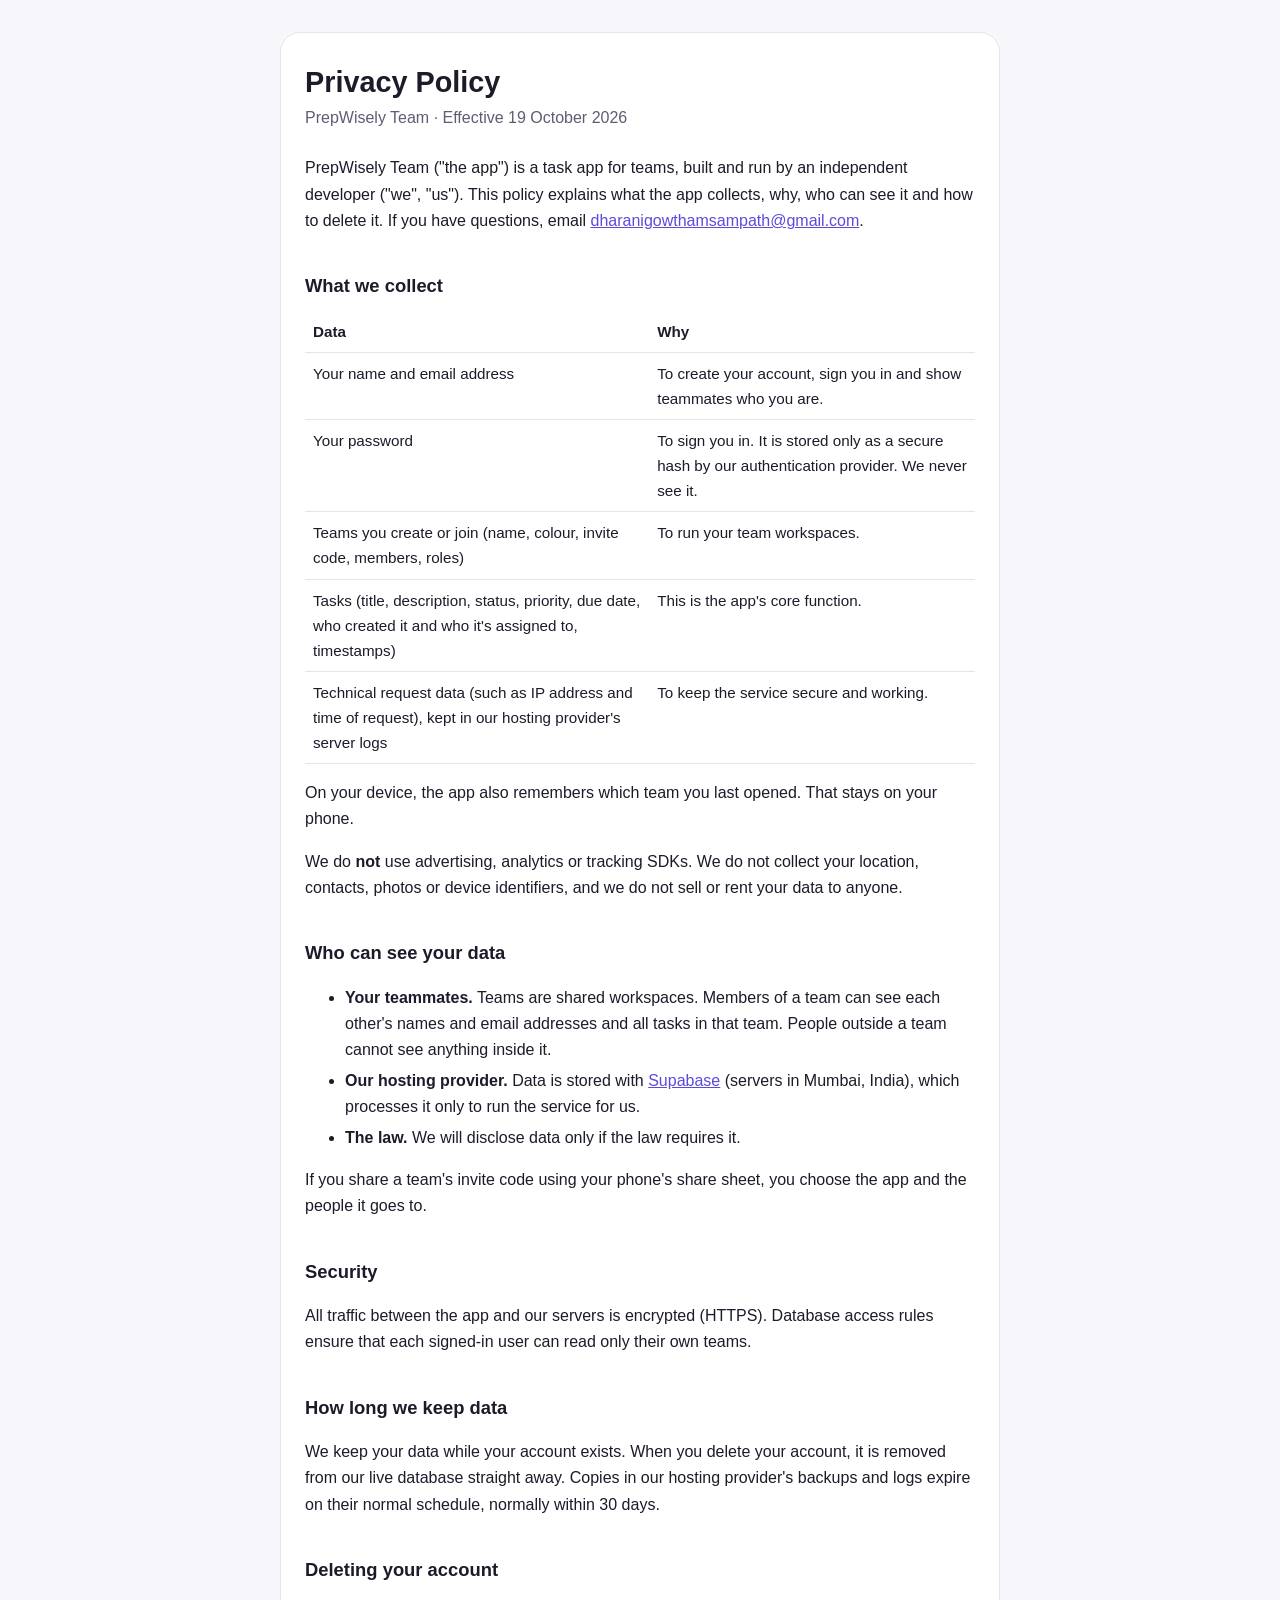
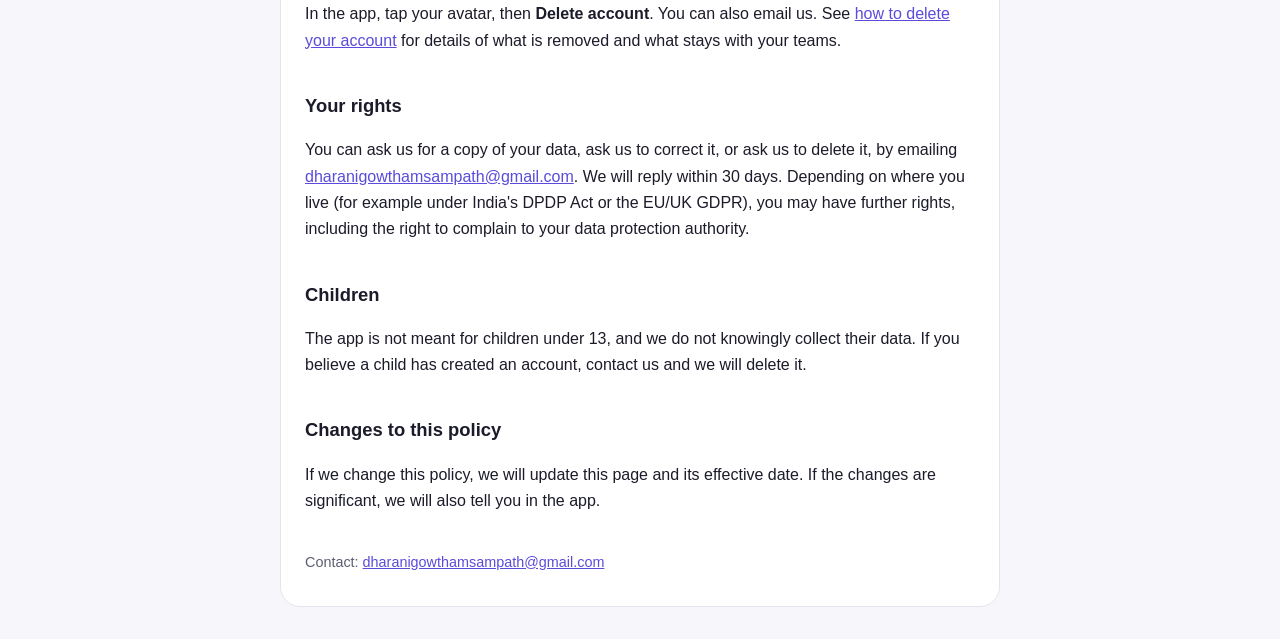
==== index.html @ 914d855e "Add privacy policy and account deletion pages Co-Authored-By: Claude Opus 5.5 <noreply@anthropic.com" ====
<!doctype html>
<html lang="en">
<head>
  <meta charset="utf-8">
  <meta name="viewport" content="width=device-width, initial-scale=1">
  <title>PrepWisely Team</title>
  <meta http-equiv="refresh" content="0; url=privacy.html">
  <link rel="stylesheet" href="style.css">
</head>
<body>
<main>
  <h1>PrepWisely Team</h1>
  <p><a href="privacy.html">Privacy Policy</a> · <a href="delete-account.html">Delete your account</a></p>
</main>
</body>
</html>
---- style.css ----
:root {
  --bg: #f7f7fb;
  --surface: #ffffff;
  --text: #1b1b2a;
  --muted: #5d5d73;
  --border: #e4e4ee;
  --accent: #5b4bdb;
}
@media (prefers-color-scheme: dark) {
  :root {
    --bg: #121219;
    --surface: #1b1b25;
    --text: #ececf3;
    --muted: #a3a3b8;
    --border: #2c2c3a;
    --accent: #9d92ff;
  }
}
* { box-sizing: border-box; }
body {
  margin: 0;
  background: var(--bg);
  color: var(--text);
  font: 16px/1.65 -apple-system, BlinkMacSystemFont, "Segoe UI", Roboto, sans-serif;
}
main {
  max-width: 720px;
  margin: 32px auto;
  padding: 32px 24px;
  background: var(--surface);
  border: 1px solid var(--border);
  border-radius: 20px;
}
@media (max-width: 760px) {
  main { margin: 0; border: 0; border-radius: 0; padding: 24px 16px; }
}
h1 { font-size: 1.8rem; line-height: 1.25; margin: 0 0 4px; }
h2 { font-size: 1.15rem; margin: 2em 0 0.5em; }
.meta { color: var(--muted); margin: 0 0 1.5em; }
a { color: var(--accent); }
li { margin: 0.25em 0; }
table { width: 100%; border-collapse: collapse; font-size: 0.95rem; }
th, td { text-align: left; vertical-align: top; padding: 8px; border-bottom: 1px solid var(--border); }
.note { padding: 12px 16px; border-left: 3px solid var(--accent); background: var(--bg); border-radius: 8px; }
footer { margin-top: 2.5em; color: var(--muted); font-size: 0.9rem; }
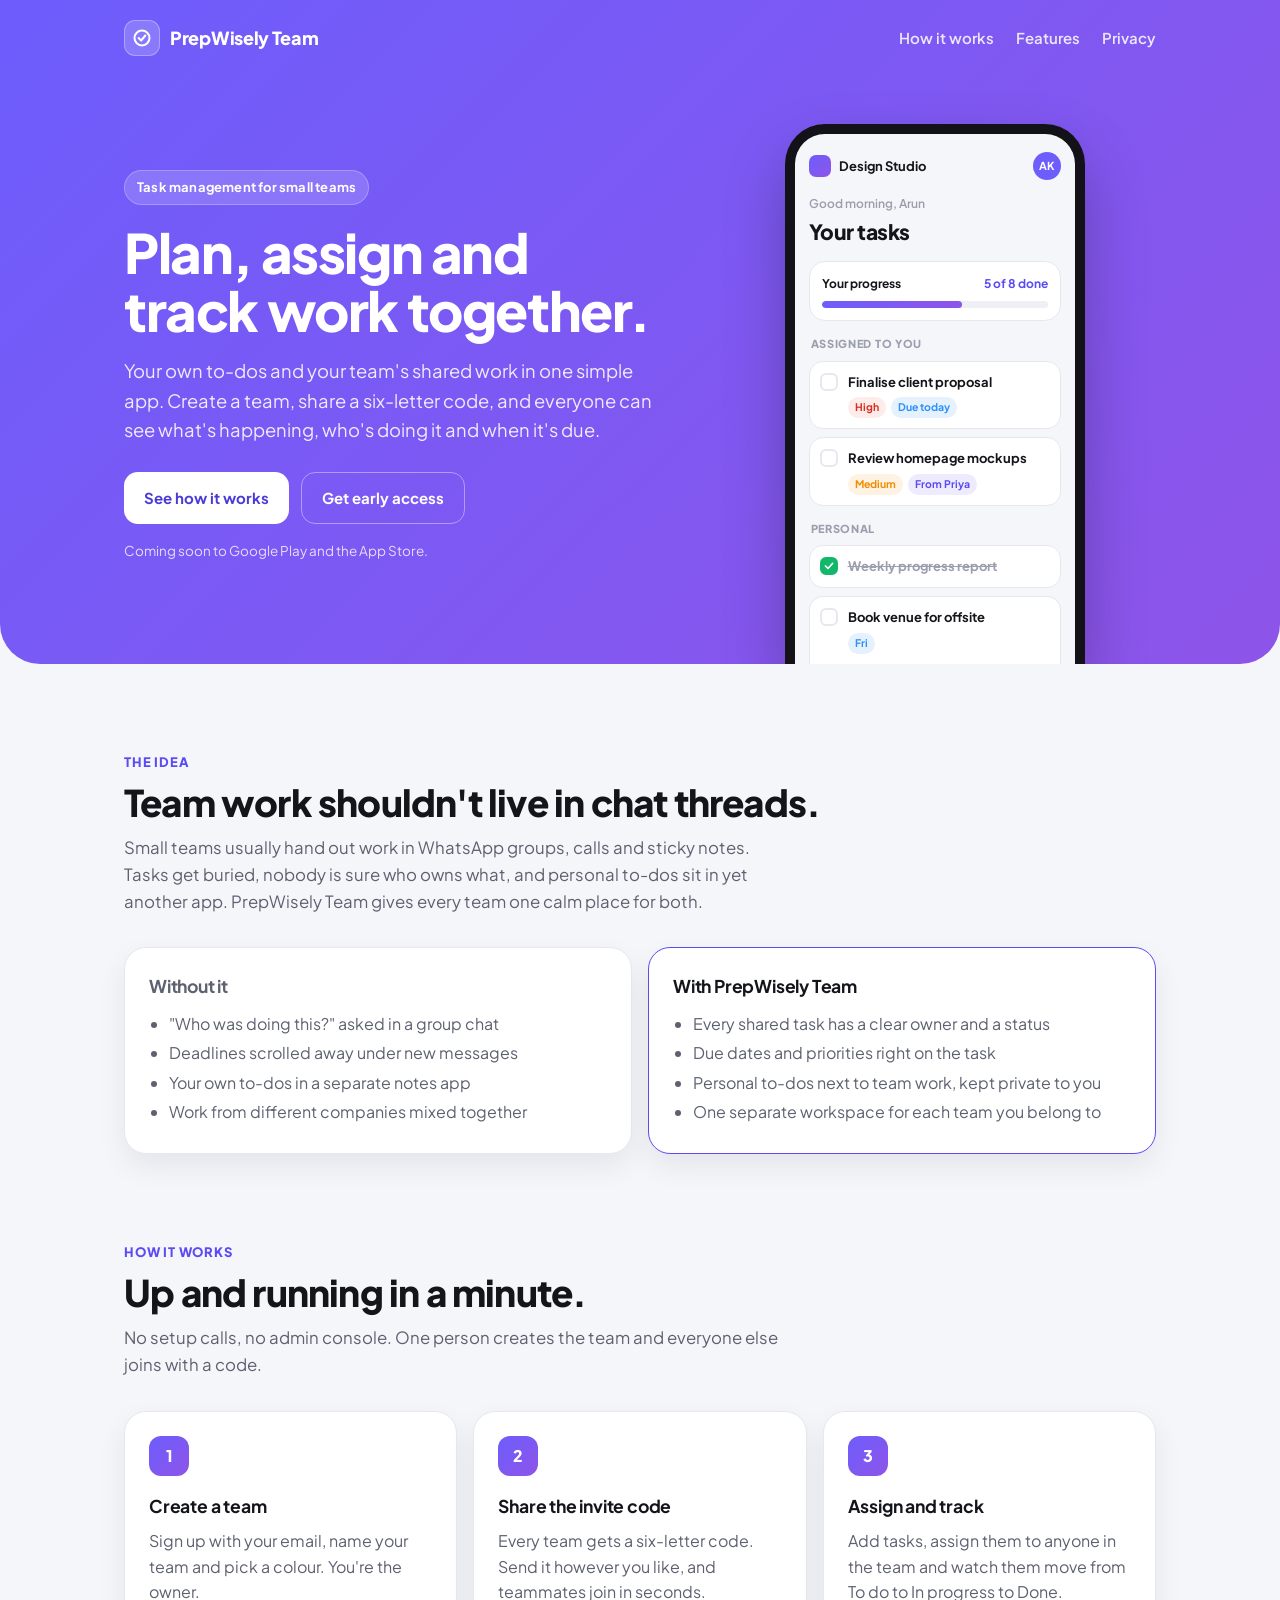
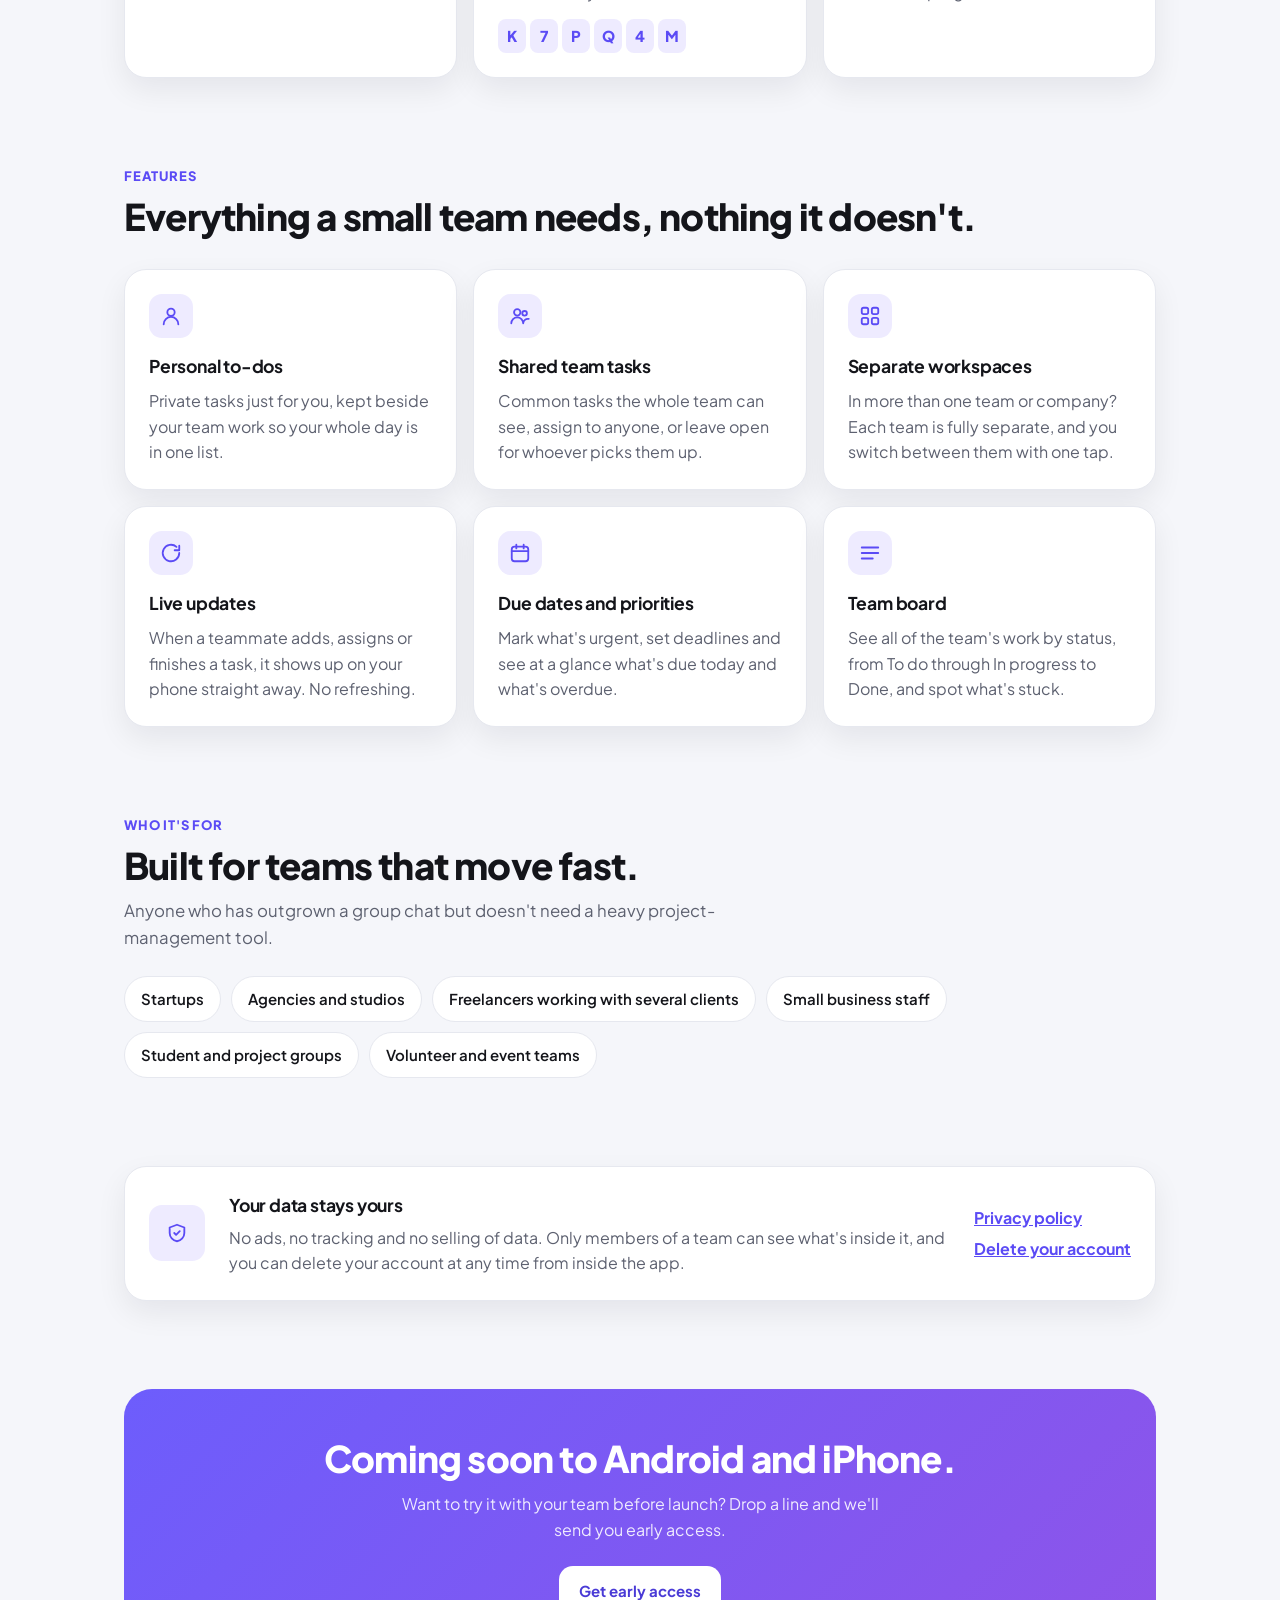
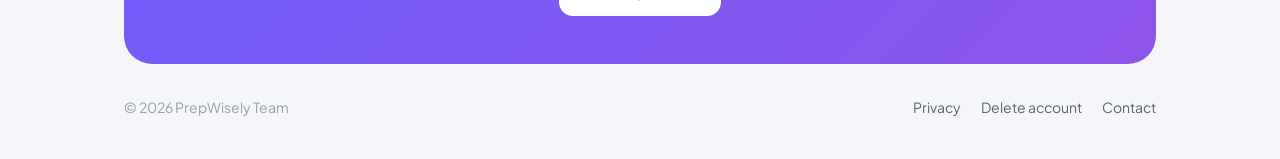
==== commit ca6fdfc4: "Add landing page explaining the app; link legal pages home Co-Authored-By: Claude Opus 5.5 <noreply@" ====
--- a/index.html
+++ b/index.html
@@ -4,13 +4,456 @@
   <meta charset="utf-8">
   <meta name="viewport" content="width=device-width, initial-scale=1">
   <title>PrepWisely Team</title>
-  <meta http-equiv="refresh" content="0; url=privacy.html">
-  <link rel="stylesheet" href="style.css">
+  <meta name="description" content="PrepWisely Team is a simple task app for small teams: personal to-dos and shared tasks in one place, with a separate workspace for every team you're in.">
+  <meta property="og:title" content="PrepWisely Team">
+  <meta property="og:description" content="Plan, assign and track work together. Personal to-dos and shared team tasks, one workspace per team.">
+  <link rel="preconnect" href="https://fonts.googleapis.com">
+  <link rel="preconnect" href="https://fonts.gstatic.com" crossorigin>
+  <link href="https://fonts.googleapis.com/css2?family=Plus+Jakarta+Sans:wght@400;500;600;700;800&display=swap" rel="stylesheet">
+  <style>
+    :root {
+      --canvas: #f5f6fa;
+      --surface: #ffffff;
+      --surface-muted: #eef0f5;
+      --border: #e6e8ef;
+      --text: #14151a;
+      --text-2: #5d6170;
+      --muted: #9a9ead;
+      --brand: #5b4bf5;
+      --brand-soft: #eeebff;
+      --grad: linear-gradient(135deg, #6d5dfc, #8e54e9);
+      --success: #12b76a;
+      --success-soft: #e5f7ee;
+      --warning: #f08c00;
+      --warning-soft: #fef3e2;
+      --info: #2e90fa;
+      --info-soft: #e6f1fe;
+      --danger: #f04438;
+      --shadow: 0 12px 30px rgba(20, 21, 26, 0.07);
+    }
+    @media (prefers-color-scheme: dark) {
+      :root {
+        --canvas: #0e0f13;
+        --surface: #17181d;
+        --surface-muted: #21232a;
+        --border: #2a2c35;
+        --text: #f3f4f7;
+        --text-2: #a5a9b8;
+        --muted: #6b6f7e;
+        --brand: #8b7dff;
+        --brand-soft: #262046;
+        --grad: linear-gradient(135deg, #5b4bf5, #7b3fd9);
+        --success: #32d583;
+        --success-soft: #10291e;
+        --warning: #fdb022;
+        --warning-soft: #2e2210;
+        --info: #53b1fd;
+        --info-soft: #102538;
+        --danger: #f97066;
+        --shadow: 0 12px 30px rgba(0, 0, 0, 0.35);
+      }
+    }
+    * { box-sizing: border-box; }
+    html { scroll-behavior: smooth; }
+    body {
+      margin: 0;
+      background: var(--canvas);
+      color: var(--text);
+      font: 16px/1.6 "Plus Jakarta Sans", -apple-system, BlinkMacSystemFont, "Segoe UI", Roboto, sans-serif;
+      -webkit-font-smoothing: antialiased;
+    }
+    a { color: var(--brand); }
+    .wrap { max-width: 1080px; margin: 0 auto; padding: 0 24px; }
+    @media (max-width: 600px) { .wrap { padding: 0 16px; } }
+
+    /* Hero */
+    .hero {
+      background: var(--grad);
+      color: #fff;
+      border-radius: 0 0 40px 40px;
+      overflow: hidden;
+    }
+    nav {
+      display: flex; align-items: center; justify-content: space-between;
+      padding: 20px 0;
+    }
+    .logo { display: flex; align-items: center; gap: 10px; font-weight: 800; font-size: 18px; letter-spacing: -0.3px; color: #fff; text-decoration: none; }
+    .logo-mark {
+      width: 36px; height: 36px; border-radius: 11px;
+      background: rgba(255,255,255,0.18); border: 1px solid rgba(255,255,255,0.3);
+      display: grid; place-items: center;
+    }
+    nav .links { display: flex; gap: 22px; }
+    nav .links a { color: rgba(255,255,255,0.85); text-decoration: none; font-weight: 600; font-size: 15px; }
+    nav .links a:hover { color: #fff; }
+    @media (max-width: 600px) { nav .links { display: none; } }
+
+    .hero-grid {
+      display: grid; grid-template-columns: 1.1fr 0.9fr; gap: 48px; align-items: center;
+      padding: 48px 0 0;
+    }
+    @media (max-width: 860px) {
+      .hero-grid { grid-template-columns: 1fr; gap: 40px; padding-top: 24px; text-align: center; }
+    }
+    .eyebrow {
+      display: inline-block; padding: 6px 12px; border-radius: 999px;
+      background: rgba(255,255,255,0.16); border: 1px solid rgba(255,255,255,0.25);
+      font-size: 13px; font-weight: 700; letter-spacing: 0.2px;
+    }
+    h1 {
+      font-size: clamp(2.2rem, 5vw, 3.4rem); line-height: 1.08; letter-spacing: -1.4px;
+      margin: 18px 0 16px; font-weight: 800;
+    }
+    .lede { font-size: 1.15rem; color: rgba(255,255,255,0.88); max-width: 34em; margin: 0 0 28px; }
+    @media (max-width: 860px) { .lede { margin-left: auto; margin-right: auto; } }
+    .cta { display: flex; gap: 12px; flex-wrap: wrap; padding-bottom: 56px; }
+    @media (max-width: 860px) { .cta { justify-content: center; } }
+    .btn {
+      display: inline-flex; align-items: center; gap: 8px;
+      padding: 13px 20px; border-radius: 14px; font-weight: 700; font-size: 15px; text-decoration: none;
+    }
+    .btn-light { background: #fff; color: #4a3bd6; }
+    .btn-ghost { color: #fff; border: 1px solid rgba(255,255,255,0.4); }
+    .soon { font-size: 13.5px; color: rgba(255,255,255,0.8); margin: -40px 0 56px; }
+
+    /* Phone mock */
+    .phone-col { display: flex; justify-content: center; align-self: end; }
+    .phone {
+      width: 300px; max-width: 100%;
+      background: var(--canvas); color: var(--text);
+      border: 10px solid #121218; border-bottom: 0;
+      border-radius: 40px 40px 0 0;
+      padding: 18px 14px 0;
+      box-shadow: 0 30px 60px rgba(0,0,0,0.25);
+      text-align: left;
+    }
+    .ph-top { display: flex; align-items: center; justify-content: space-between; margin-bottom: 14px; }
+    .ph-team { display: flex; align-items: center; gap: 8px; font-weight: 700; font-size: 13px; }
+    .dot { width: 22px; height: 22px; border-radius: 7px; background: var(--grad); }
+    .avatar { width: 28px; height: 28px; border-radius: 50%; display: grid; place-items: center; font-size: 11px; font-weight: 700; color: #fff; }
+    .ph-hello { font-size: 12px; color: var(--muted); font-weight: 600; }
+    .ph-title { font-size: 21px; font-weight: 800; letter-spacing: -0.5px; margin: 2px 0 12px; }
+    .ph-progress { background: var(--surface); border: 1px solid var(--border); border-radius: 16px; padding: 12px; margin-bottom: 12px; }
+    .ph-progress .row { display: flex; justify-content: space-between; font-size: 12px; font-weight: 700; }
+    .bar { height: 7px; border-radius: 9px; background: var(--surface-muted); margin-top: 8px; overflow: hidden; }
+    .bar i { display: block; height: 100%; width: 62%; background: var(--grad); border-radius: 9px; }
+    .ph-section { font-size: 11px; font-weight: 800; letter-spacing: 0.7px; color: var(--muted); margin: 14px 2px 8px; }
+    .task {
+      display: flex; gap: 10px; align-items: flex-start;
+      background: var(--surface); border: 1px solid var(--border); border-radius: 14px;
+      padding: 10px; margin-bottom: 8px;
+    }
+    .check { width: 18px; height: 18px; border-radius: 6px; border: 2px solid var(--border); flex: none; margin-top: 1px; }
+    .check.done { background: var(--success); border-color: var(--success); display: grid; place-items: center; }
+    .task b { display: block; font-size: 13px; font-weight: 700; }
+    .task.is-done b { color: var(--muted); text-decoration: line-through; }
+    .chips { display: flex; gap: 5px; margin-top: 5px; flex-wrap: wrap; }
+    .chip { font-size: 10.5px; font-weight: 700; padding: 2px 7px; border-radius: 999px; }
+    .c-high { background: #feeceb; color: #d92d20; }
+    .c-med { background: var(--warning-soft); color: var(--warning); }
+    .c-due { background: var(--info-soft); color: var(--info); }
+    .c-team { background: var(--brand-soft); color: var(--brand); }
+    @media (prefers-color-scheme: dark) { .c-high { background: #33171a; color: #f97066; } }
+
+    /* Sections */
+    section { padding: 88px 0 0; }
+    @media (max-width: 600px) { section { padding-top: 64px; } }
+    .kicker { color: var(--brand); font-weight: 800; font-size: 13px; letter-spacing: 0.8px; text-transform: uppercase; }
+    h2 { font-size: clamp(1.7rem, 3.4vw, 2.3rem); line-height: 1.15; letter-spacing: -0.8px; margin: 8px 0 12px; font-weight: 800; }
+    .sub { color: var(--text-2); font-size: 1.05rem; max-width: 40em; margin: 0; }
+
+    .problem {
+      display: grid; grid-template-columns: 1fr 1fr; gap: 16px; margin-top: 32px;
+    }
+    @media (max-width: 760px) { .problem { grid-template-columns: 1fr; } }
+    .card {
+      background: var(--surface); border: 1px solid var(--border); border-radius: 22px;
+      padding: 24px; box-shadow: var(--shadow);
+    }
+    .card h3 { margin: 0 0 8px; font-size: 1.1rem; letter-spacing: -0.2px; }
+    .card p { margin: 0; color: var(--text-2); }
+    .card ul { margin: 10px 0 0; padding-left: 20px; color: var(--text-2); }
+    .card li { margin: 4px 0; }
+    .card.before h3 { color: var(--text-2); }
+    .card.after { border-color: var(--brand); }
+
+    .steps { display: grid; grid-template-columns: repeat(3, 1fr); gap: 16px; margin-top: 32px; counter-reset: s; }
+    @media (max-width: 860px) { .steps { grid-template-columns: 1fr; } }
+    .step .num {
+      width: 40px; height: 40px; border-radius: 12px; background: var(--grad); color: #fff;
+      display: grid; place-items: center; font-weight: 800; margin-bottom: 16px;
+    }
+    .code {
+      display: inline-flex; gap: 4px; margin-top: 14px;
+    }
+    .code span {
+      width: 28px; height: 34px; border-radius: 8px; background: var(--brand-soft); color: var(--brand);
+      display: grid; place-items: center; font-weight: 800; font-size: 15px;
+    }
+
+    .features { display: grid; grid-template-columns: repeat(3, 1fr); gap: 16px; margin-top: 32px; }
+    @media (max-width: 860px) { .features { grid-template-columns: 1fr 1fr; } }
+    @media (max-width: 560px) { .features { grid-template-columns: 1fr; } }
+    .icon {
+      width: 44px; height: 44px; border-radius: 13px; background: var(--brand-soft); color: var(--brand);
+      display: grid; place-items: center; margin-bottom: 14px;
+    }
+    .icon svg { width: 22px; height: 22px; }
+
+    .who { display: flex; flex-wrap: wrap; gap: 10px; margin-top: 24px; }
+    .pill {
+      padding: 10px 16px; border-radius: 999px; background: var(--surface); border: 1px solid var(--border);
+      font-weight: 600; font-size: 15px;
+    }
+
+    .trust {
+      display: grid; grid-template-columns: auto 1fr auto; gap: 24px; align-items: center;
+    }
+    @media (max-width: 760px) { .trust { grid-template-columns: 1fr; } }
+    .trust .icon { margin: 0; width: 56px; height: 56px; }
+    .trust h3 { margin: 0 0 6px; }
+    .trust .links { display: flex; flex-direction: column; gap: 6px; font-weight: 700; }
+
+    .final {
+      margin-top: 88px; background: var(--grad); color: #fff; border-radius: 28px;
+      padding: 48px 32px; text-align: center;
+    }
+    @media (max-width: 600px) { .final { margin-top: 64px; padding: 36px 20px; } }
+    .final h2 { color: #fff; margin-top: 0; }
+    .final p { color: rgba(255,255,255,0.88); margin: 0 auto 24px; max-width: 32em; }
+
+    footer {
+      display: flex; justify-content: space-between; flex-wrap: wrap; gap: 12px;
+      padding: 32px 0 40px; color: var(--muted); font-size: 14px;
+    }
+    footer a { color: var(--text-2); text-decoration: none; margin-left: 18px; }
+    footer a:first-child { margin-left: 0; }
+    footer a:hover { color: var(--brand); }
+  </style>
 </head>
 <body>
-<main>
-  <h1>PrepWisely Team</h1>
-  <p><a href="privacy.html">Privacy Policy</a> · <a href="delete-account.html">Delete your account</a></p>
+
+<header class="hero">
+  <div class="wrap">
+    <nav>
+      <a class="logo" href="#">
+        <span class="logo-mark">
+          <svg width="20" height="20" viewBox="0 0 24 24" fill="none" stroke="#fff" stroke-width="2.4" stroke-linecap="round" stroke-linejoin="round"><circle cx="12" cy="12" r="9"/><path d="m8 12 3 3 5-6"/></svg>
+        </span>
+        PrepWisely Team
+      </a>
+      <div class="links">
+        <a href="#how">How it works</a>
+        <a href="#features">Features</a>
+        <a href="privacy.html">Privacy</a>
+      </div>
+    </nav>
+
+    <div class="hero-grid">
+      <div>
+        <span class="eyebrow">Task management for small teams</span>
+        <h1>Plan, assign and track work together.</h1>
+        <p class="lede">Your own to-dos and your team's shared work in one simple app.
+        Create a team, share a six-letter code, and everyone can see what's
+        happening, who's doing it and when it's due.</p>
+        <div class="cta">
+          <a class="btn btn-light" href="#how">See how it works</a>
+          <a class="btn btn-ghost" href="mailto:dharanigowthamsampath@gmail.com?subject=PrepWisely%20Team%20early%20access">Get early access</a>
+        </div>
+        <p class="soon">Coming soon to Google Play and the App Store.</p>
+      </div>
+
+      <div class="phone-col" aria-hidden="true">
+        <div class="phone">
+          <div class="ph-top">
+            <div class="ph-team"><span class="dot"></span>Design Studio</div>
+            <span class="avatar" style="background:#6d5dfc">AK</span>
+          </div>
+          <div class="ph-hello">Good morning, Arun</div>
+          <div class="ph-title">Your tasks</div>
+          <div class="ph-progress">
+            <div class="row"><span>Your progress</span><span style="color:var(--brand)">5 of 8 done</span></div>
+            <div class="bar"><i></i></div>
+          </div>
+          <div class="ph-section">ASSIGNED TO YOU</div>
+          <div class="task">
+            <span class="check"></span>
+            <div><b>Finalise client proposal</b>
+              <div class="chips"><span class="chip c-high">High</span><span class="chip c-due">Due today</span></div></div>
+          </div>
+          <div class="task">
+            <span class="check"></span>
+            <div><b>Review homepage mockups</b>
+              <div class="chips"><span class="chip c-med">Medium</span><span class="chip c-team">From Priya</span></div></div>
+          </div>
+          <div class="ph-section">PERSONAL</div>
+          <div class="task is-done">
+            <span class="check done"><svg width="12" height="12" viewBox="0 0 24 24" fill="none" stroke="#fff" stroke-width="3.5" stroke-linecap="round" stroke-linejoin="round"><path d="m5 12 5 5 9-10"/></svg></span>
+            <div><b>Weekly progress report</b></div>
+          </div>
+          <div class="task" style="margin-bottom:0;border-bottom-left-radius:0;border-bottom-right-radius:0;border-bottom:0">
+            <span class="check"></span>
+            <div><b>Book venue for offsite</b>
+              <div class="chips"><span class="chip c-due">Fri</span></div></div>
+          </div>
+        </div>
+      </div>
+    </div>
+  </div>
+</header>
+
+<main class="wrap">
+
+  <section>
+    <div class="kicker">The idea</div>
+    <h2>Team work shouldn't live in chat threads.</h2>
+    <p class="sub">Small teams usually hand out work in WhatsApp groups, calls and
+    sticky notes. Tasks get buried, nobody is sure who owns what, and personal
+    to-dos sit in yet another app. PrepWisely Team gives every team one calm
+    place for both.</p>
+
+    <div class="problem">
+      <div class="card before">
+        <h3>Without it</h3>
+        <ul>
+          <li>"Who was doing this?" asked in a group chat</li>
+          <li>Deadlines scrolled away under new messages</li>
+          <li>Your own to-dos in a separate notes app</li>
+          <li>Work from different companies mixed together</li>
+        </ul>
+      </div>
+      <div class="card after">
+        <h3>With PrepWisely Team</h3>
+        <ul>
+          <li>Every shared task has a clear owner and a status</li>
+          <li>Due dates and priorities right on the task</li>
+          <li>Personal to-dos next to team work, kept private to you</li>
+          <li>One separate workspace for each team you belong to</li>
+        </ul>
+      </div>
+    </div>
+  </section>
+
+  <section id="how">
+    <div class="kicker">How it works</div>
+    <h2>Up and running in a minute.</h2>
+    <p class="sub">No setup calls, no admin console. One person creates the team and
+    everyone else joins with a code.</p>
+
+    <div class="steps">
+      <div class="card step">
+        <div class="num">1</div>
+        <h3>Create a team</h3>
+        <p>Sign up with your email, name your team and pick a colour. You're the
+        owner.</p>
+      </div>
+      <div class="card step">
+        <div class="num">2</div>
+        <h3>Share the invite code</h3>
+        <p>Every team gets a six-letter code. Send it however you like, and
+        teammates join in seconds.</p>
+        <div class="code" aria-label="Example code K7PQ4M"><span>K</span><span>7</span><span>P</span><span>Q</span><span>4</span><span>M</span></div>
+      </div>
+      <div class="card step">
+        <div class="num">3</div>
+        <h3>Assign and track</h3>
+        <p>Add tasks, assign them to anyone in the team and watch them move from
+        To do to In progress to Done.</p>
+      </div>
+    </div>
+  </section>
+
+  <section id="features">
+    <div class="kicker">Features</div>
+    <h2>Everything a small team needs, nothing it doesn't.</h2>
+
+    <div class="features">
+      <div class="card">
+        <div class="icon"><svg viewBox="0 0 24 24" fill="none" stroke="currentColor" stroke-width="2" stroke-linecap="round" stroke-linejoin="round"><circle cx="12" cy="8" r="4"/><path d="M4 21a8 8 0 0 1 16 0"/></svg></div>
+        <h3>Personal to-dos</h3>
+        <p>Private tasks just for you, kept beside your team work so your whole day
+        is in one list.</p>
+      </div>
+      <div class="card">
+        <div class="icon"><svg viewBox="0 0 24 24" fill="none" stroke="currentColor" stroke-width="2" stroke-linecap="round" stroke-linejoin="round"><circle cx="9" cy="8" r="3.5"/><circle cx="17" cy="9" r="2.5"/><path d="M2.5 20a6.5 6.5 0 0 1 13 0M15.5 20a5 5 0 0 1 6-4.8"/></svg></div>
+        <h3>Shared team tasks</h3>
+        <p>Common tasks the whole team can see, assign to anyone, or leave open for
+        whoever picks them up.</p>
+      </div>
+      <div class="card">
+        <div class="icon"><svg viewBox="0 0 24 24" fill="none" stroke="currentColor" stroke-width="2" stroke-linecap="round" stroke-linejoin="round"><rect x="3" y="3" width="7" height="7" rx="2"/><rect x="14" y="3" width="7" height="7" rx="2"/><rect x="3" y="14" width="7" height="7" rx="2"/><rect x="14" y="14" width="7" height="7" rx="2"/></svg></div>
+        <h3>Separate workspaces</h3>
+        <p>In more than one team or company? Each team is fully separate, and you
+        switch between them with one tap.</p>
+      </div>
+      <div class="card">
+        <div class="icon"><svg viewBox="0 0 24 24" fill="none" stroke="currentColor" stroke-width="2" stroke-linecap="round" stroke-linejoin="round"><path d="M21 12a9 9 0 1 1-3-6.7"/><path d="M21 4v5h-5"/></svg></div>
+        <h3>Live updates</h3>
+        <p>When a teammate adds, assigns or finishes a task, it shows up on your
+        phone straight away. No refreshing.</p>
+      </div>
+      <div class="card">
+        <div class="icon"><svg viewBox="0 0 24 24" fill="none" stroke="currentColor" stroke-width="2" stroke-linecap="round" stroke-linejoin="round"><rect x="3" y="5" width="18" height="16" rx="3"/><path d="M3 10h18M8 3v4M16 3v4"/></svg></div>
+        <h3>Due dates and priorities</h3>
+        <p>Mark what's urgent, set deadlines and see at a glance what's due today
+        and what's overdue.</p>
+      </div>
+      <div class="card">
+        <div class="icon"><svg viewBox="0 0 24 24" fill="none" stroke="currentColor" stroke-width="2" stroke-linecap="round" stroke-linejoin="round"><path d="M3 6h18M3 12h18M3 18h12"/></svg></div>
+        <h3>Team board</h3>
+        <p>See all of the team's work by status, from To do through In progress to
+        Done, and spot what's stuck.</p>
+      </div>
+    </div>
+  </section>
+
+  <section>
+    <div class="kicker">Who it's for</div>
+    <h2>Built for teams that move fast.</h2>
+    <p class="sub">Anyone who has outgrown a group chat but doesn't need a heavy
+    project-management tool.</p>
+    <div class="who">
+      <span class="pill">Startups</span>
+      <span class="pill">Agencies and studios</span>
+      <span class="pill">Freelancers working with several clients</span>
+      <span class="pill">Small business staff</span>
+      <span class="pill">Student and project groups</span>
+      <span class="pill">Volunteer and event teams</span>
+    </div>
+  </section>
+
+  <section>
+    <div class="card trust">
+      <div class="icon"><svg viewBox="0 0 24 24" fill="none" stroke="currentColor" stroke-width="2" stroke-linecap="round" stroke-linejoin="round"><path d="M12 3 4 6v6c0 4.5 3.4 8.2 8 9 4.6-.8 8-4.5 8-9V6l-8-3Z"/><path d="m9 12 2 2 4-4"/></svg></div>
+      <div>
+        <h3>Your data stays yours</h3>
+        <p>No ads, no tracking and no selling of data. Only members of a team can see
+        what's inside it, and you can delete your account at any time from inside
+        the app.</p>
+      </div>
+      <div class="links">
+        <a href="privacy.html">Privacy policy</a>
+        <a href="delete-account.html">Delete your account</a>
+      </div>
+    </div>
+  </section>
+
+  <div class="final">
+    <h2>Coming soon to Android and iPhone.</h2>
+    <p>Want to try it with your team before launch? Drop a line and we'll send you
+    early access.</p>
+    <a class="btn btn-light" href="mailto:dharanigowthamsampath@gmail.com?subject=PrepWisely%20Team%20early%20access">Get early access</a>
+  </div>
+
+  <footer>
+    <span>© 2026 PrepWisely Team</span>
+    <span>
+      <a href="privacy.html">Privacy</a>
+      <a href="delete-account.html">Delete account</a>
+      <a href="mailto:dharanigowthamsampath@gmail.com">Contact</a>
+    </span>
+  </footer>
 </main>
+
 </body>
 </html>
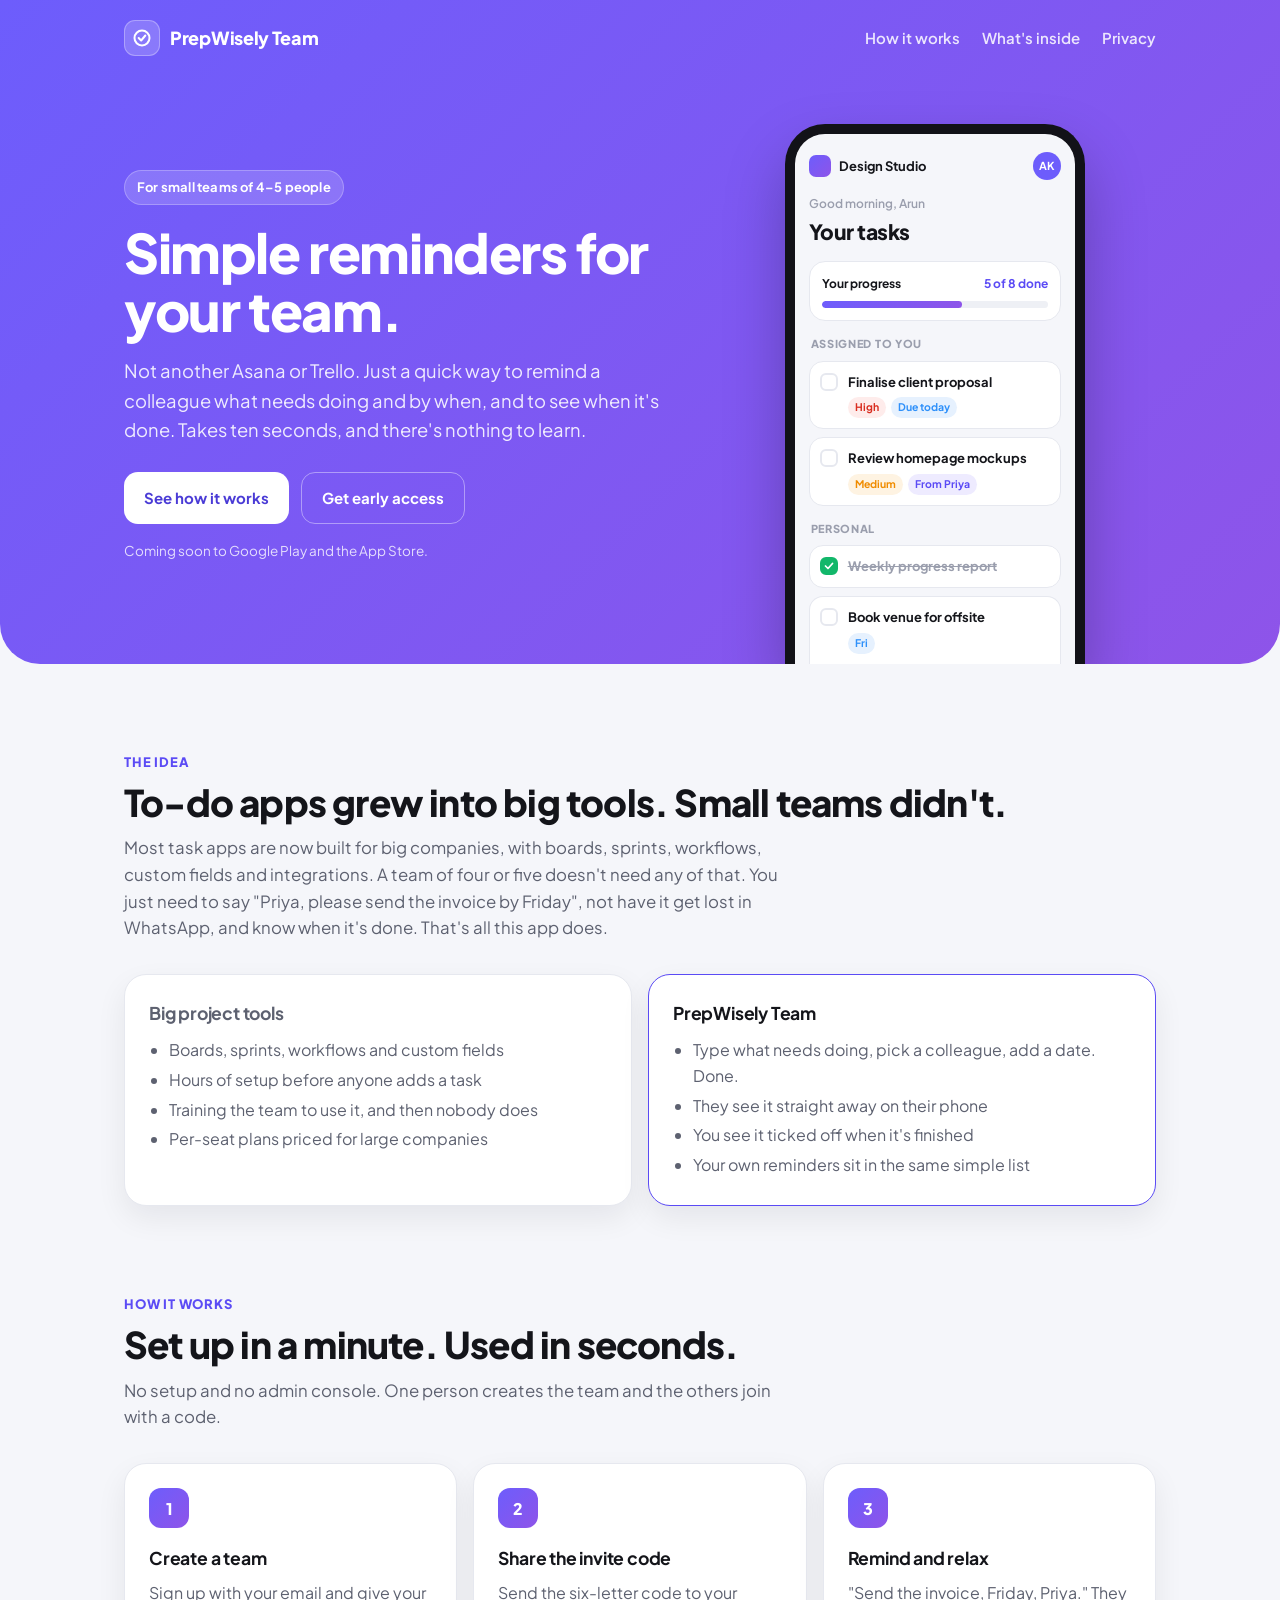
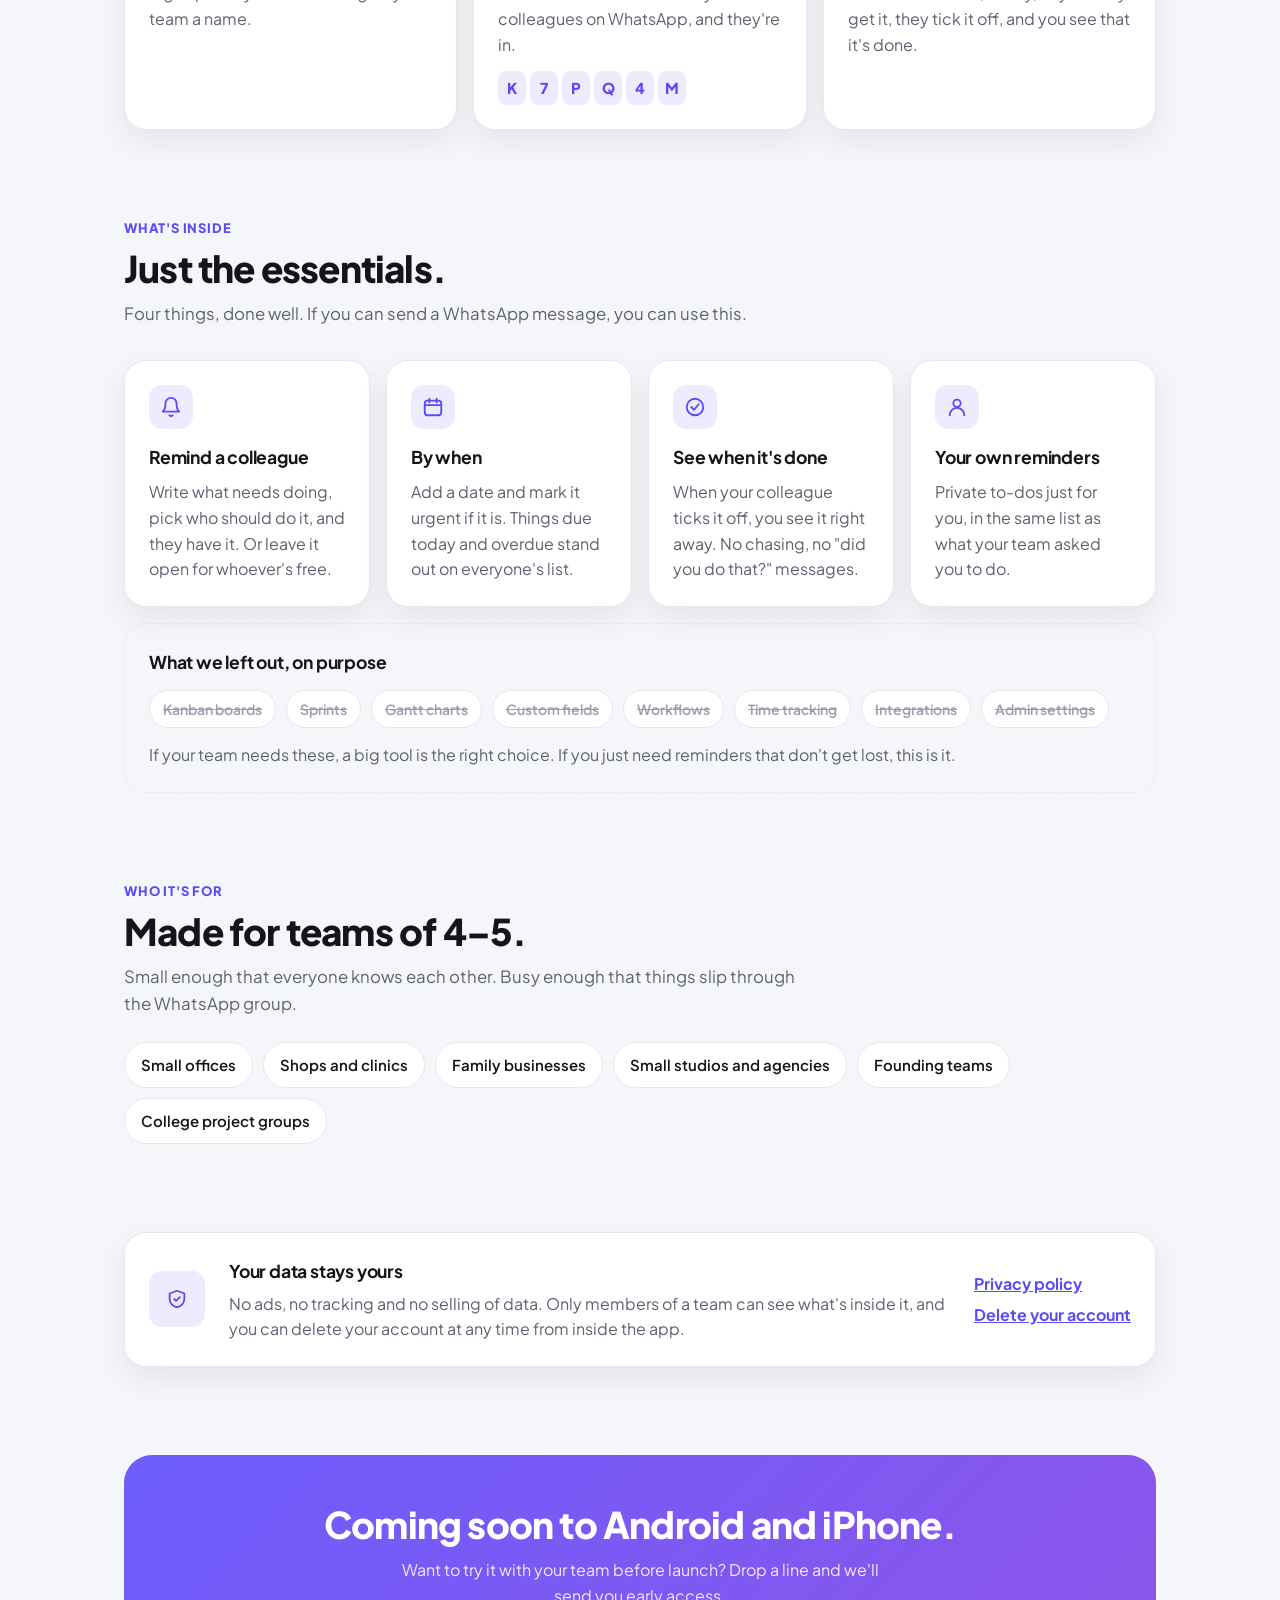
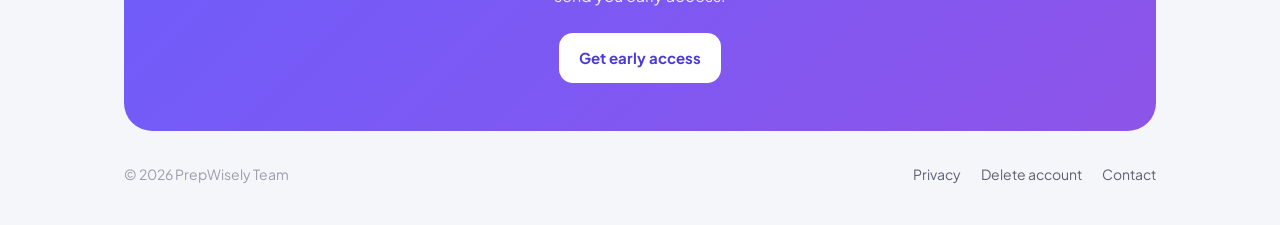
==== commit 7886744b: "Reposition landing page: simple reminders for teams of 4-5 Co-Authored-By: Claude Opus 5.5 <noreply@" ====
--- a/index.html
+++ b/index.html
@@ -4,9 +4,9 @@
   <meta charset="utf-8">
   <meta name="viewport" content="width=device-width, initial-scale=1">
   <title>PrepWisely Team</title>
-  <meta name="description" content="PrepWisely Team is a simple task app for small teams: personal to-dos and shared tasks in one place, with a separate workspace for every team you're in.">
+  <meta name="description" content="PrepWisely Team is a simple reminder app for small teams of 4–5. Remind a colleague what needs doing and when, and see when it's done. No boards, no setup, nothing to learn.">
   <meta property="og:title" content="PrepWisely Team">
-  <meta property="og:description" content="Plan, assign and track work together. Personal to-dos and shared team tasks, one workspace per team.">
+  <meta property="og:description" content="Simple reminders for small teams. Not another Asana or Trello.">
   <link rel="preconnect" href="https://fonts.googleapis.com">
   <link rel="preconnect" href="https://fonts.gstatic.com" crossorigin>
   <link href="https://fonts.googleapis.com/css2?family=Plus+Jakarta+Sans:wght@400;500;600;700;800&display=swap" rel="stylesheet">
@@ -191,8 +191,11 @@
       display: grid; place-items: center; font-weight: 800; font-size: 15px;
     }
 
-    .features { display: grid; grid-template-columns: repeat(3, 1fr); gap: 16px; margin-top: 32px; }
-    @media (max-width: 860px) { .features { grid-template-columns: 1fr 1fr; } }
+    .features { display: grid; grid-template-columns: repeat(4, 1fr); gap: 16px; margin-top: 32px; }
+    @media (max-width: 960px) { .features { grid-template-columns: 1fr 1fr; } }
+    .leftout { margin-top: 16px; box-shadow: none; background: transparent; border-style: dashed; }
+    .leftout .who { margin: 14px 0; }
+    .leftout .pill { text-decoration: line-through; color: var(--muted); font-size: 14px; padding: 7px 13px; }
     @media (max-width: 560px) { .features { grid-template-columns: 1fr; } }
     .icon {
       width: 44px; height: 44px; border-radius: 13px; background: var(--brand-soft); color: var(--brand);
@@ -244,18 +247,18 @@
       </a>
       <div class="links">
         <a href="#how">How it works</a>
-        <a href="#features">Features</a>
+        <a href="#features">What's inside</a>
         <a href="privacy.html">Privacy</a>
       </div>
     </nav>
 
     <div class="hero-grid">
       <div>
-        <span class="eyebrow">Task management for small teams</span>
-        <h1>Plan, assign and track work together.</h1>
-        <p class="lede">Your own to-dos and your team's shared work in one simple app.
-        Create a team, share a six-letter code, and everyone can see what's
-        happening, who's doing it and when it's due.</p>
+        <span class="eyebrow">For small teams of 4–5 people</span>
+        <h1>Simple reminders for your team.</h1>
+        <p class="lede">Not another Asana or Trello. Just a quick way to remind a colleague
+        what needs doing and by when, and to see when it's done. Takes ten seconds,
+        and there's nothing to learn.</p>
         <div class="cta">
           <a class="btn btn-light" href="#how">See how it works</a>
           <a class="btn btn-ghost" href="mailto:dharanigowthamsampath@gmail.com?subject=PrepWisely%20Team%20early%20access">Get early access</a>
@@ -306,29 +309,30 @@
 
   <section>
     <div class="kicker">The idea</div>
-    <h2>Team work shouldn't live in chat threads.</h2>
-    <p class="sub">Small teams usually hand out work in WhatsApp groups, calls and
-    sticky notes. Tasks get buried, nobody is sure who owns what, and personal
-    to-dos sit in yet another app. PrepWisely Team gives every team one calm
-    place for both.</p>
+    <h2>To-do apps grew into big tools. Small teams didn't.</h2>
+    <p class="sub">Most task apps are now built for big companies, with boards,
+    sprints, workflows, custom fields and integrations. A team of four or five
+    doesn't need any of that. You just need to say "Priya, please send the
+    invoice by Friday", not have it get lost in WhatsApp, and know when it's
+    done. That's all this app does.</p>
 
     <div class="problem">
       <div class="card before">
-        <h3>Without it</h3>
+        <h3>Big project tools</h3>
         <ul>
-          <li>"Who was doing this?" asked in a group chat</li>
-          <li>Deadlines scrolled away under new messages</li>
-          <li>Your own to-dos in a separate notes app</li>
-          <li>Work from different companies mixed together</li>
+          <li>Boards, sprints, workflows and custom fields</li>
+          <li>Hours of setup before anyone adds a task</li>
+          <li>Training the team to use it, and then nobody does</li>
+          <li>Per-seat plans priced for large companies</li>
         </ul>
       </div>
       <div class="card after">
-        <h3>With PrepWisely Team</h3>
+        <h3>PrepWisely Team</h3>
         <ul>
-          <li>Every shared task has a clear owner and a status</li>
-          <li>Due dates and priorities right on the task</li>
-          <li>Personal to-dos next to team work, kept private to you</li>
-          <li>One separate workspace for each team you belong to</li>
+          <li>Type what needs doing, pick a colleague, add a date. Done.</li>
+          <li>They see it straight away on their phone</li>
+          <li>You see it ticked off when it's finished</li>
+          <li>Your own reminders sit in the same simple list</li>
         </ul>
       </div>
     </div>
@@ -336,89 +340,94 @@
 
   <section id="how">
     <div class="kicker">How it works</div>
-    <h2>Up and running in a minute.</h2>
-    <p class="sub">No setup calls, no admin console. One person creates the team and
-    everyone else joins with a code.</p>
+    <h2>Set up in a minute. Used in seconds.</h2>
+    <p class="sub">No setup and no admin console. One person creates the team and
+    the others join with a code.</p>
 
     <div class="steps">
       <div class="card step">
         <div class="num">1</div>
         <h3>Create a team</h3>
-        <p>Sign up with your email, name your team and pick a colour. You're the
-        owner.</p>
+        <p>Sign up with your email and give your team a name.</p>
       </div>
       <div class="card step">
         <div class="num">2</div>
         <h3>Share the invite code</h3>
-        <p>Every team gets a six-letter code. Send it however you like, and
-        teammates join in seconds.</p>
+        <p>Send the six-letter code to your colleagues on WhatsApp, and
+        they're in.</p>
         <div class="code" aria-label="Example code K7PQ4M"><span>K</span><span>7</span><span>P</span><span>Q</span><span>4</span><span>M</span></div>
       </div>
       <div class="card step">
         <div class="num">3</div>
-        <h3>Assign and track</h3>
-        <p>Add tasks, assign them to anyone in the team and watch them move from
-        To do to In progress to Done.</p>
+        <h3>Remind and relax</h3>
+        <p>"Send the invoice, Friday, Priya." They get it, they tick it off, and
+        you see that it's done.</p>
       </div>
     </div>
   </section>
 
   <section id="features">
-    <div class="kicker">Features</div>
-    <h2>Everything a small team needs, nothing it doesn't.</h2>
+    <div class="kicker">What's inside</div>
+    <h2>Just the essentials.</h2>
+    <p class="sub">Four things, done well. If you can send a WhatsApp message, you
+    can use this.</p>
 
     <div class="features">
       <div class="card">
-        <div class="icon"><svg viewBox="0 0 24 24" fill="none" stroke="currentColor" stroke-width="2" stroke-linecap="round" stroke-linejoin="round"><circle cx="12" cy="8" r="4"/><path d="M4 21a8 8 0 0 1 16 0"/></svg></div>
-        <h3>Personal to-dos</h3>
-        <p>Private tasks just for you, kept beside your team work so your whole day
-        is in one list.</p>
-      </div>
-      <div class="card">
-        <div class="icon"><svg viewBox="0 0 24 24" fill="none" stroke="currentColor" stroke-width="2" stroke-linecap="round" stroke-linejoin="round"><circle cx="9" cy="8" r="3.5"/><circle cx="17" cy="9" r="2.5"/><path d="M2.5 20a6.5 6.5 0 0 1 13 0M15.5 20a5 5 0 0 1 6-4.8"/></svg></div>
-        <h3>Shared team tasks</h3>
-        <p>Common tasks the whole team can see, assign to anyone, or leave open for
-        whoever picks them up.</p>
-      </div>
-      <div class="card">
-        <div class="icon"><svg viewBox="0 0 24 24" fill="none" stroke="currentColor" stroke-width="2" stroke-linecap="round" stroke-linejoin="round"><rect x="3" y="3" width="7" height="7" rx="2"/><rect x="14" y="3" width="7" height="7" rx="2"/><rect x="3" y="14" width="7" height="7" rx="2"/><rect x="14" y="14" width="7" height="7" rx="2"/></svg></div>
-        <h3>Separate workspaces</h3>
-        <p>In more than one team or company? Each team is fully separate, and you
-        switch between them with one tap.</p>
-      </div>
-      <div class="card">
-        <div class="icon"><svg viewBox="0 0 24 24" fill="none" stroke="currentColor" stroke-width="2" stroke-linecap="round" stroke-linejoin="round"><path d="M21 12a9 9 0 1 1-3-6.7"/><path d="M21 4v5h-5"/></svg></div>
-        <h3>Live updates</h3>
-        <p>When a teammate adds, assigns or finishes a task, it shows up on your
-        phone straight away. No refreshing.</p>
+        <div class="icon"><svg viewBox="0 0 24 24" fill="none" stroke="currentColor" stroke-width="2" stroke-linecap="round" stroke-linejoin="round"><path d="M6 8a6 6 0 0 1 12 0c0 7 3 9 3 9H3s3-2 3-9"/><path d="M10.3 21a1.94 1.94 0 0 0 3.4 0"/></svg></div>
+        <h3>Remind a colleague</h3>
+        <p>Write what needs doing, pick who should do it, and they have it. Or leave
+        it open for whoever's free.</p>
       </div>
       <div class="card">
         <div class="icon"><svg viewBox="0 0 24 24" fill="none" stroke="currentColor" stroke-width="2" stroke-linecap="round" stroke-linejoin="round"><rect x="3" y="5" width="18" height="16" rx="3"/><path d="M3 10h18M8 3v4M16 3v4"/></svg></div>
-        <h3>Due dates and priorities</h3>
-        <p>Mark what's urgent, set deadlines and see at a glance what's due today
-        and what's overdue.</p>
+        <h3>By when</h3>
+        <p>Add a date and mark it urgent if it is. Things due today and overdue
+        stand out on everyone's list.</p>
       </div>
       <div class="card">
-        <div class="icon"><svg viewBox="0 0 24 24" fill="none" stroke="currentColor" stroke-width="2" stroke-linecap="round" stroke-linejoin="round"><path d="M3 6h18M3 12h18M3 18h12"/></svg></div>
-        <h3>Team board</h3>
-        <p>See all of the team's work by status, from To do through In progress to
-        Done, and spot what's stuck.</p>
-      </div>
+        <div class="icon"><svg viewBox="0 0 24 24" fill="none" stroke="currentColor" stroke-width="2" stroke-linecap="round" stroke-linejoin="round"><circle cx="12" cy="12" r="9"/><path d="m8 12 3 3 5-6"/></svg></div>
+        <h3>See when it's done</h3>
+        <p>When your colleague ticks it off, you see it right away. No chasing, no
+        "did you do that?" messages.</p>
+      </div>
+      <div class="card">
+        <div class="icon"><svg viewBox="0 0 24 24" fill="none" stroke="currentColor" stroke-width="2" stroke-linecap="round" stroke-linejoin="round"><circle cx="12" cy="8" r="4"/><path d="M4 21a8 8 0 0 1 16 0"/></svg></div>
+        <h3>Your own reminders</h3>
+        <p>Private to-dos just for you, in the same list as what your team asked
+        you to do.</p>
+      </div>
+    </div>
+
+    <div class="card leftout">
+      <h3>What we left out, on purpose</h3>
+      <div class="who">
+        <span class="pill">Kanban boards</span>
+        <span class="pill">Sprints</span>
+        <span class="pill">Gantt charts</span>
+        <span class="pill">Custom fields</span>
+        <span class="pill">Workflows</span>
+        <span class="pill">Time tracking</span>
+        <span class="pill">Integrations</span>
+        <span class="pill">Admin settings</span>
+      </div>
+      <p>If your team needs these, a big tool is the right choice. If you just need
+      reminders that don't get lost, this is it.</p>
     </div>
   </section>
 
   <section>
     <div class="kicker">Who it's for</div>
-    <h2>Built for teams that move fast.</h2>
-    <p class="sub">Anyone who has outgrown a group chat but doesn't need a heavy
-    project-management tool.</p>
+    <h2>Made for teams of 4–5.</h2>
+    <p class="sub">Small enough that everyone knows each other. Busy enough that
+    things slip through the WhatsApp group.</p>
     <div class="who">
-      <span class="pill">Startups</span>
-      <span class="pill">Agencies and studios</span>
-      <span class="pill">Freelancers working with several clients</span>
-      <span class="pill">Small business staff</span>
-      <span class="pill">Student and project groups</span>
-      <span class="pill">Volunteer and event teams</span>
+      <span class="pill">Small offices</span>
+      <span class="pill">Shops and clinics</span>
+      <span class="pill">Family businesses</span>
+      <span class="pill">Small studios and agencies</span>
+      <span class="pill">Founding teams</span>
+      <span class="pill">College project groups</span>
     </div>
   </section>
 
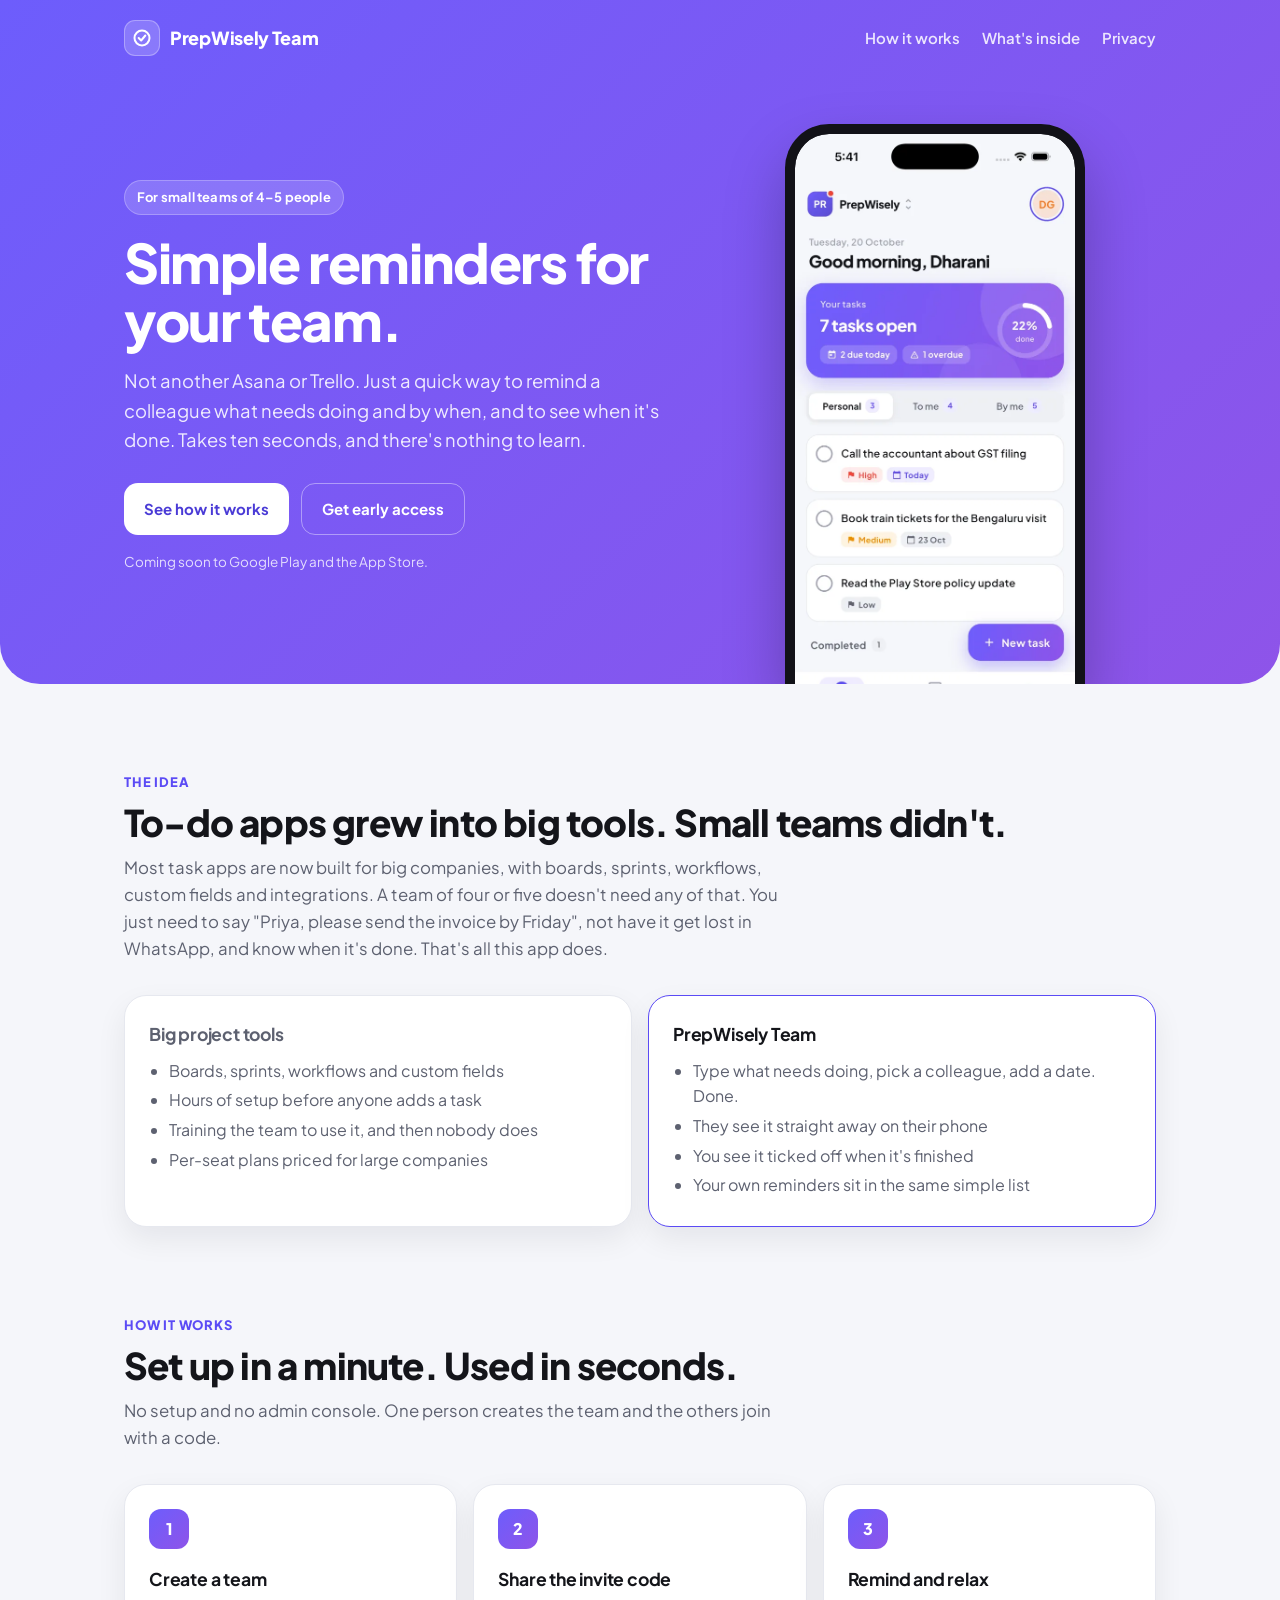
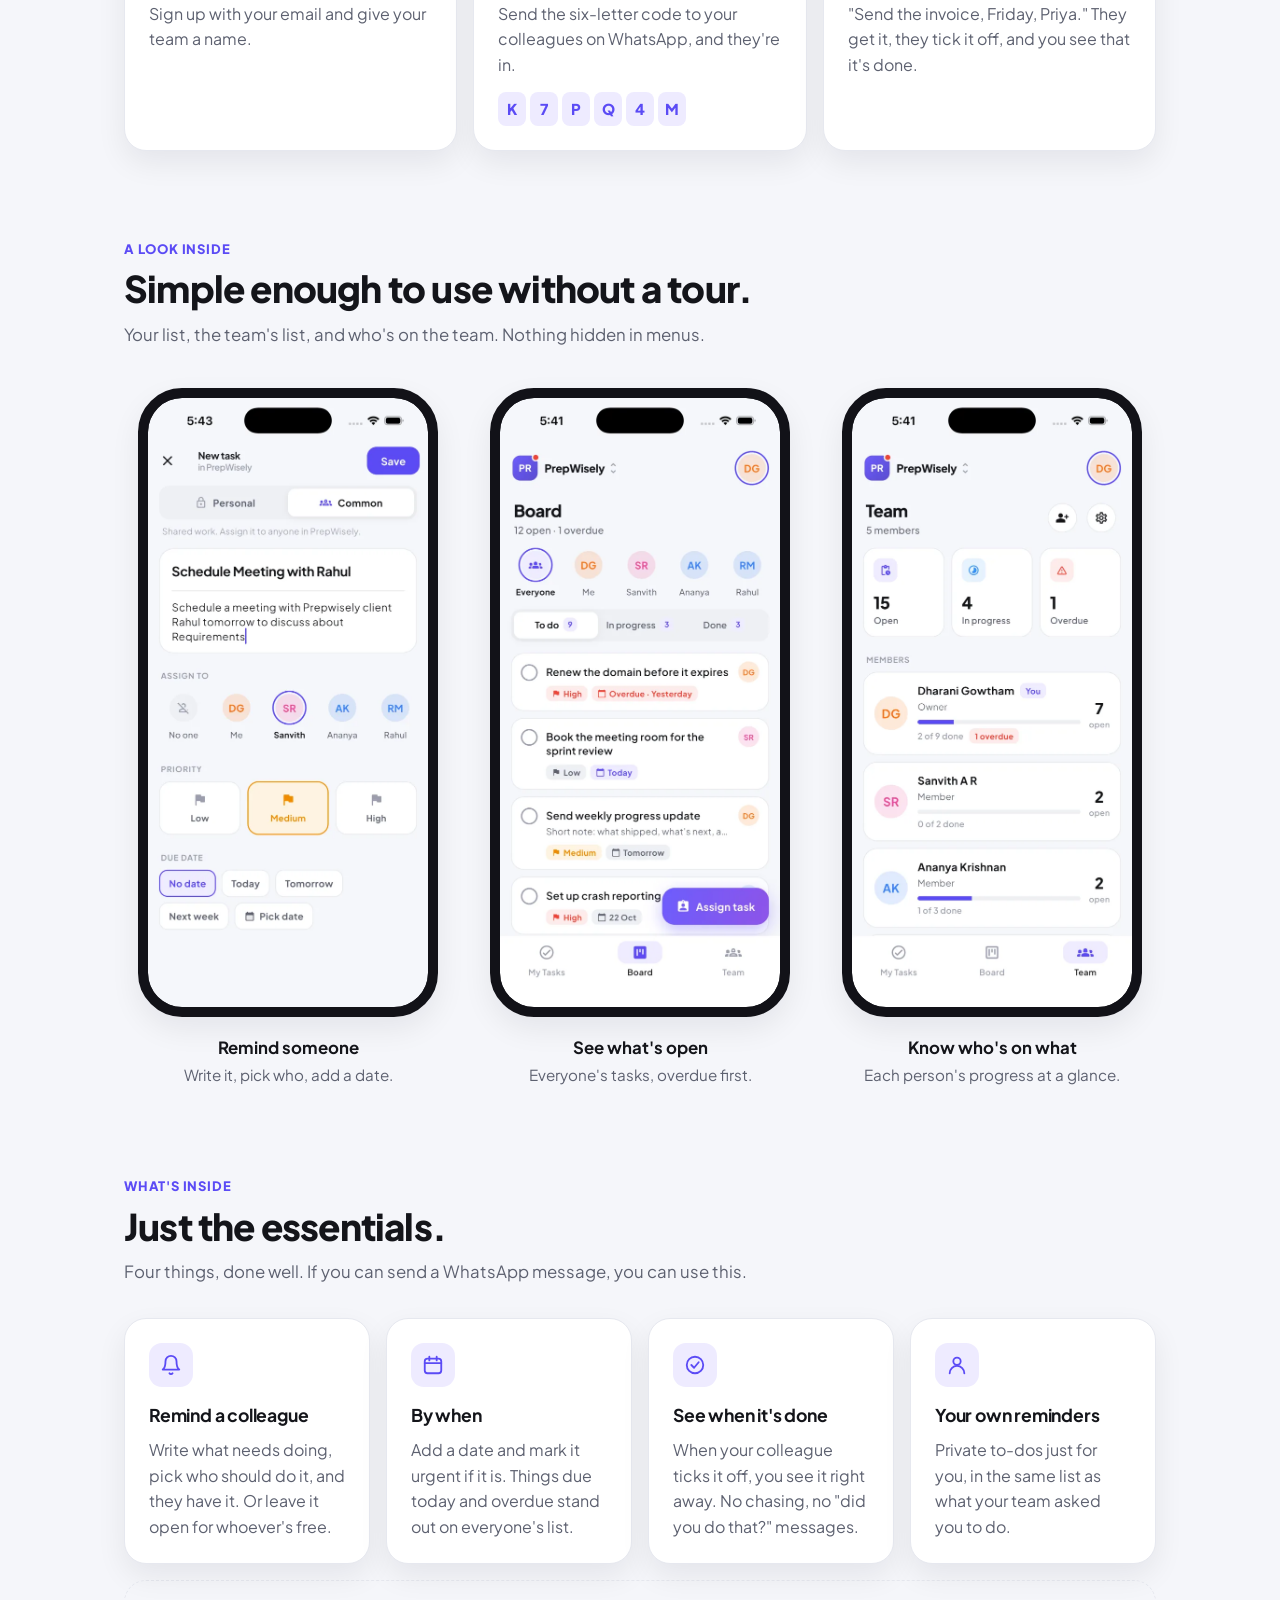
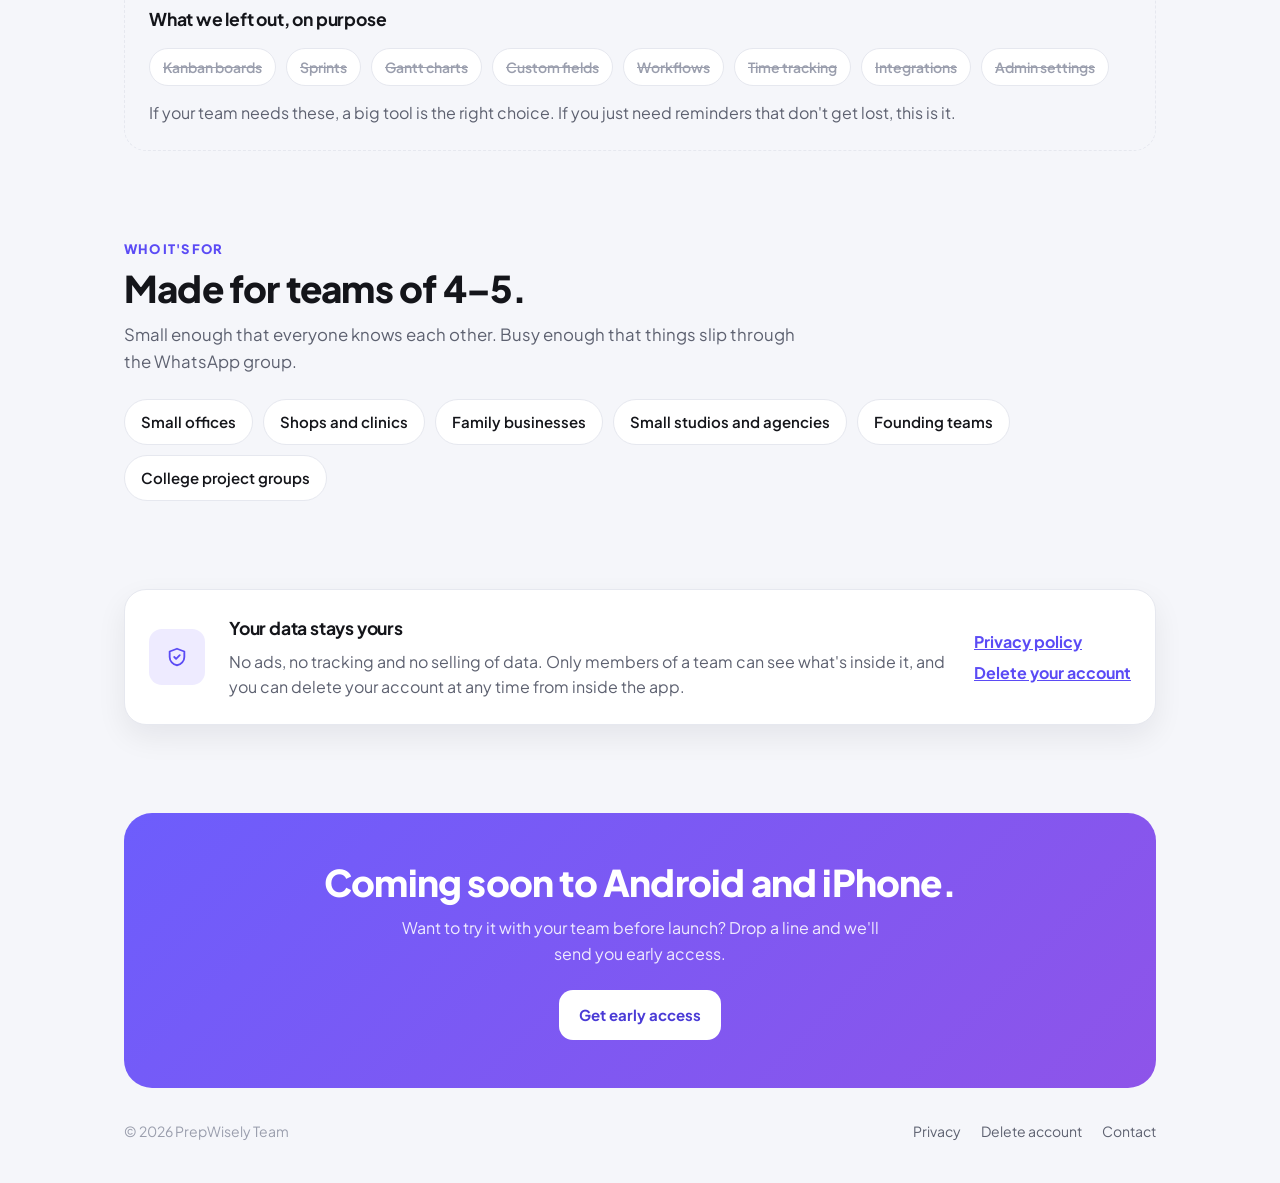
==== commit c019da5f: "Use real app screenshots on the landing page Replace the hand-built phone mock in the hero with the " ====
--- a/index.html
+++ b/index.html
@@ -116,44 +116,42 @@
     .btn-ghost { color: #fff; border: 1px solid rgba(255,255,255,0.4); }
     .soon { font-size: 13.5px; color: rgba(255,255,255,0.8); margin: -40px 0 56px; }
 
-    /* Phone mock */
+    /* Phones: real app screenshots (600 × 1305, 2× for ~300px wide) */
     .phone-col { display: flex; justify-content: center; align-self: end; }
     .phone {
       width: 300px; max-width: 100%;
-      background: var(--canvas); color: var(--text);
-      border: 10px solid #121218; border-bottom: 0;
-      border-radius: 40px 40px 0 0;
-      padding: 18px 14px 0;
+      background: #121218; border: 10px solid #121218;
+      border-radius: 44px; overflow: hidden;
       box-shadow: 0 30px 60px rgba(0,0,0,0.25);
-      text-align: left;
-    }
-    .ph-top { display: flex; align-items: center; justify-content: space-between; margin-bottom: 14px; }
-    .ph-team { display: flex; align-items: center; gap: 8px; font-weight: 700; font-size: 13px; }
-    .dot { width: 22px; height: 22px; border-radius: 7px; background: var(--grad); }
-    .avatar { width: 28px; height: 28px; border-radius: 50%; display: grid; place-items: center; font-size: 11px; font-weight: 700; color: #fff; }
-    .ph-hello { font-size: 12px; color: var(--muted); font-weight: 600; }
-    .ph-title { font-size: 21px; font-weight: 800; letter-spacing: -0.5px; margin: 2px 0 12px; }
-    .ph-progress { background: var(--surface); border: 1px solid var(--border); border-radius: 16px; padding: 12px; margin-bottom: 12px; }
-    .ph-progress .row { display: flex; justify-content: space-between; font-size: 12px; font-weight: 700; }
-    .bar { height: 7px; border-radius: 9px; background: var(--surface-muted); margin-top: 8px; overflow: hidden; }
-    .bar i { display: block; height: 100%; width: 62%; background: var(--grad); border-radius: 9px; }
-    .ph-section { font-size: 11px; font-weight: 800; letter-spacing: 0.7px; color: var(--muted); margin: 14px 2px 8px; }
-    .task {
-      display: flex; gap: 10px; align-items: flex-start;
-      background: var(--surface); border: 1px solid var(--border); border-radius: 14px;
-      padding: 10px; margin-bottom: 8px;
-    }
-    .check { width: 18px; height: 18px; border-radius: 6px; border: 2px solid var(--border); flex: none; margin-top: 1px; }
-    .check.done { background: var(--success); border-color: var(--success); display: grid; place-items: center; }
-    .task b { display: block; font-size: 13px; font-weight: 700; }
-    .task.is-done b { color: var(--muted); text-decoration: line-through; }
-    .chips { display: flex; gap: 5px; margin-top: 5px; flex-wrap: wrap; }
-    .chip { font-size: 10.5px; font-weight: 700; padding: 2px 7px; border-radius: 999px; }
-    .c-high { background: #feeceb; color: #d92d20; }
-    .c-med { background: var(--warning-soft); color: var(--warning); }
-    .c-due { background: var(--info-soft); color: var(--info); }
-    .c-team { background: var(--brand-soft); color: var(--brand); }
-    @media (prefers-color-scheme: dark) { .c-high { background: #33171a; color: #f97066; } }
+    }
+    .phone img { display: block; width: 100%; height: auto; border-radius: 34px; }
+    /* In the hero the phone rises out of the bottom edge, cropped. */
+    .hero .phone { height: 560px; border-bottom: 0; border-radius: 44px 44px 0 0; }
+    .hero .phone img { border-radius: 34px 34px 0 0; }
+    @media (max-width: 600px) { .hero .phone { height: 480px; } }
+
+    .shots {
+      display: grid; grid-template-columns: repeat(3, 1fr); gap: 24px;
+      margin-top: 40px; justify-items: center;
+    }
+    .shots figure { margin: 0; width: 100%; max-width: 300px; }
+    .shots .phone { width: 100%; box-shadow: var(--shadow); }
+    .shots figcaption { margin-top: 18px; text-align: center; }
+    .shots figcaption b { display: block; font-size: 1.05rem; }
+    .shots figcaption span { color: var(--text-2); font-size: 0.95rem; }
+    /* Phones side by side don't fit: swipe through them instead. */
+    @media (max-width: 860px) {
+      .shots {
+        display: flex; gap: 16px; overflow-x: auto; scroll-snap-type: x mandatory;
+        margin-left: -24px; margin-right: -24px; padding: 0 24px 12px;
+        scrollbar-width: none;
+      }
+      .shots::-webkit-scrollbar { display: none; }
+      .shots figure { flex: 0 0 240px; scroll-snap-align: center; }
+    }
+    @media (max-width: 600px) {
+      .shots { margin-left: -16px; margin-right: -16px; padding: 0 16px 12px; }
+    }
 
     /* Sections */
     section { padding: 88px 0 0; }
@@ -266,39 +264,10 @@
         <p class="soon">Coming soon to Google Play and the App Store.</p>
       </div>
 
-      <div class="phone-col" aria-hidden="true">
+      <div class="phone-col">
         <div class="phone">
-          <div class="ph-top">
-            <div class="ph-team"><span class="dot"></span>Design Studio</div>
-            <span class="avatar" style="background:#6d5dfc">AK</span>
-          </div>
-          <div class="ph-hello">Good morning, Arun</div>
-          <div class="ph-title">Your tasks</div>
-          <div class="ph-progress">
-            <div class="row"><span>Your progress</span><span style="color:var(--brand)">5 of 8 done</span></div>
-            <div class="bar"><i></i></div>
-          </div>
-          <div class="ph-section">ASSIGNED TO YOU</div>
-          <div class="task">
-            <span class="check"></span>
-            <div><b>Finalise client proposal</b>
-              <div class="chips"><span class="chip c-high">High</span><span class="chip c-due">Due today</span></div></div>
-          </div>
-          <div class="task">
-            <span class="check"></span>
-            <div><b>Review homepage mockups</b>
-              <div class="chips"><span class="chip c-med">Medium</span><span class="chip c-team">From Priya</span></div></div>
-          </div>
-          <div class="ph-section">PERSONAL</div>
-          <div class="task is-done">
-            <span class="check done"><svg width="12" height="12" viewBox="0 0 24 24" fill="none" stroke="#fff" stroke-width="3.5" stroke-linecap="round" stroke-linejoin="round"><path d="m5 12 5 5 9-10"/></svg></span>
-            <div><b>Weekly progress report</b></div>
-          </div>
-          <div class="task" style="margin-bottom:0;border-bottom-left-radius:0;border-bottom-right-radius:0;border-bottom:0">
-            <span class="check"></span>
-            <div><b>Book venue for offsite</b>
-              <div class="chips"><span class="chip c-due">Fri</span></div></div>
-          </div>
+          <img src="img/my-tasks.webp" width="600" height="1305"
+            alt="My Tasks screen: 7 tasks open, 2 due today and 1 overdue, with a list of personal to-dos">
         </div>
       </div>
     </div>
@@ -363,6 +332,31 @@
         <p>"Send the invoice, Friday, Priya." They get it, they tick it off, and
         you see that it's done.</p>
       </div>
+    </div>
+  </section>
+
+  <section id="screens">
+    <div class="kicker">A look inside</div>
+    <h2>Simple enough to use without a tour.</h2>
+    <p class="sub">Your list, the team's list, and who's on the team. Nothing
+    hidden in menus.</p>
+
+    <div class="shots">
+      <figure>
+        <div class="phone"><img src="img/new-task.webp" width="600" height="1305" loading="lazy"
+          alt="New task form: a title and note, a teammate picked under Assign to, priority and due date"></div>
+        <figcaption><b>Remind someone</b><span>Write it, pick who, add a date.</span></figcaption>
+      </figure>
+      <figure>
+        <div class="phone"><img src="img/board.webp" width="600" height="1305" loading="lazy"
+          alt="Board screen: everyone's open tasks, filterable by person, with overdue and due-today tasks marked"></div>
+        <figcaption><b>See what's open</b><span>Everyone's tasks, overdue first.</span></figcaption>
+      </figure>
+      <figure>
+        <div class="phone"><img src="img/team.webp" width="600" height="1305" loading="lazy"
+          alt="Team screen: open, in progress and overdue counts, and each member's progress"></div>
+        <figcaption><b>Know who's on what</b><span>Each person's progress at a glance.</span></figcaption>
+      </figure>
     </div>
   </section>
 
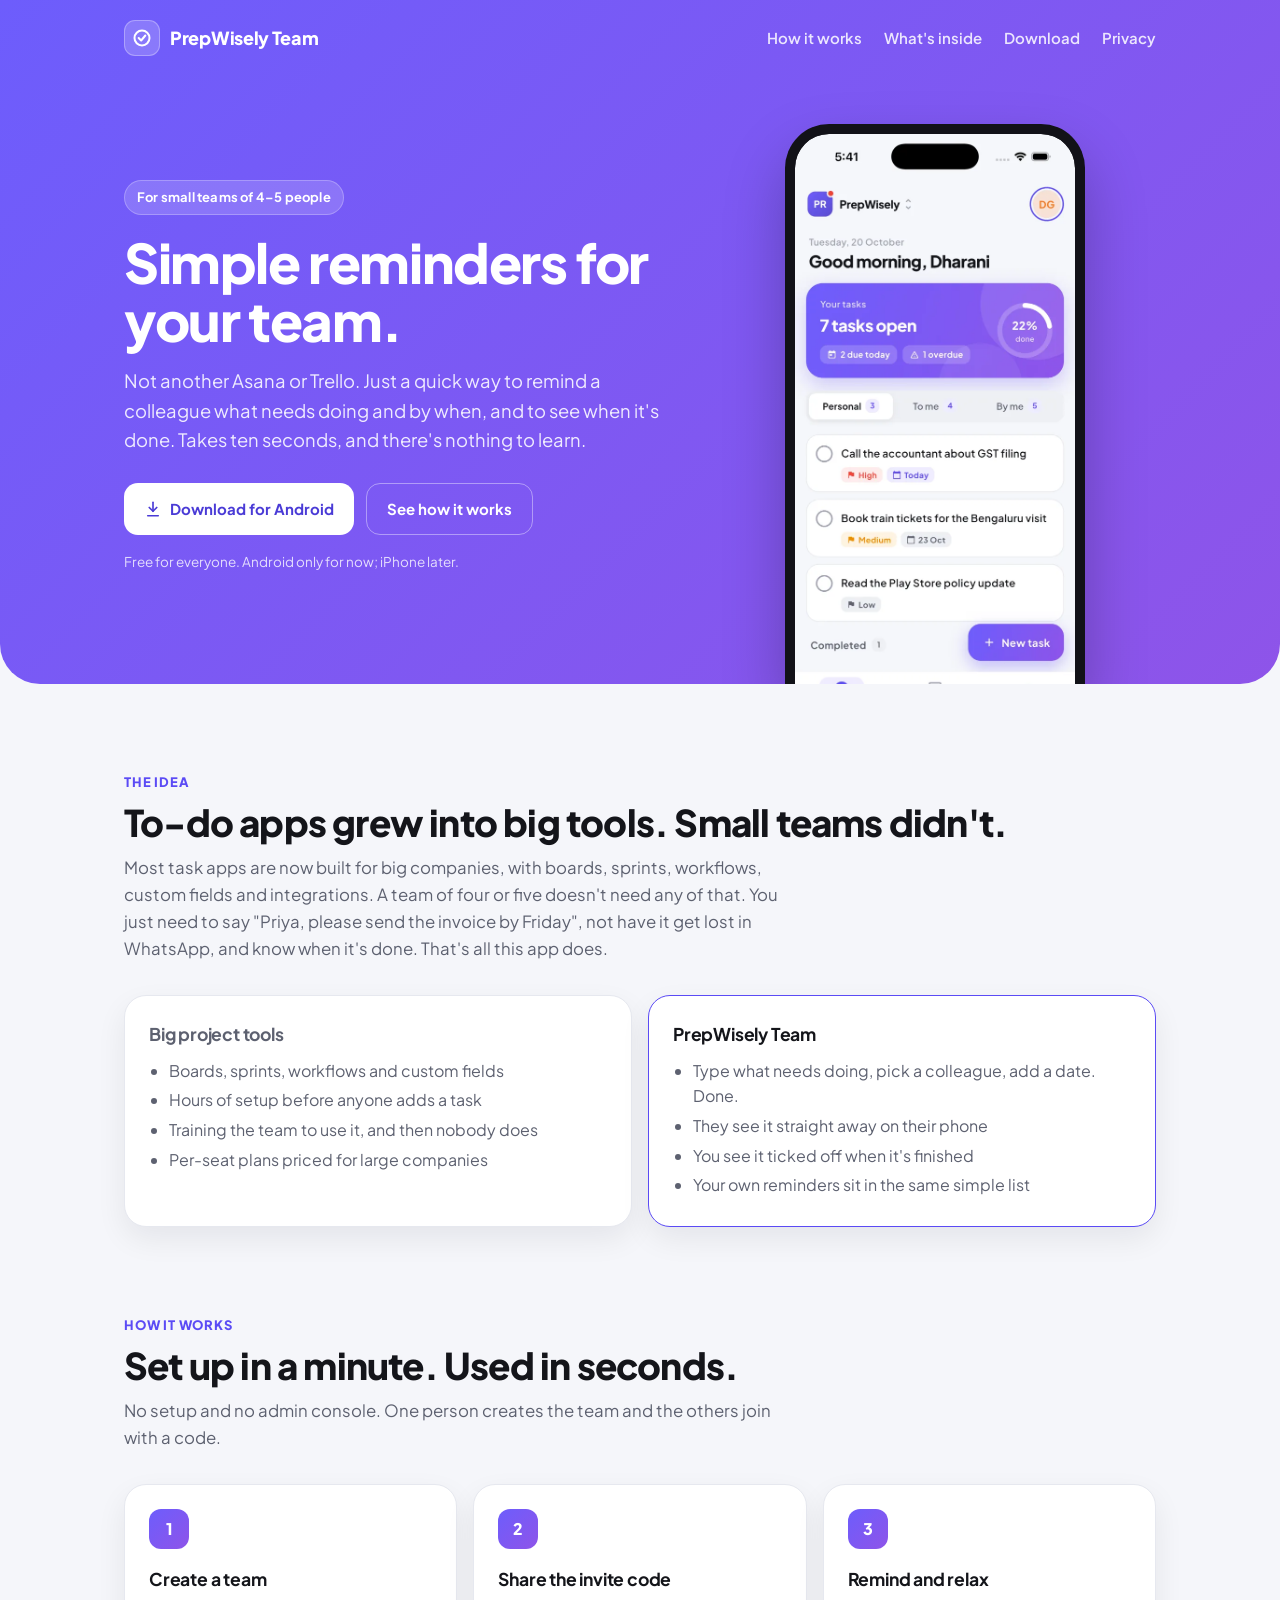
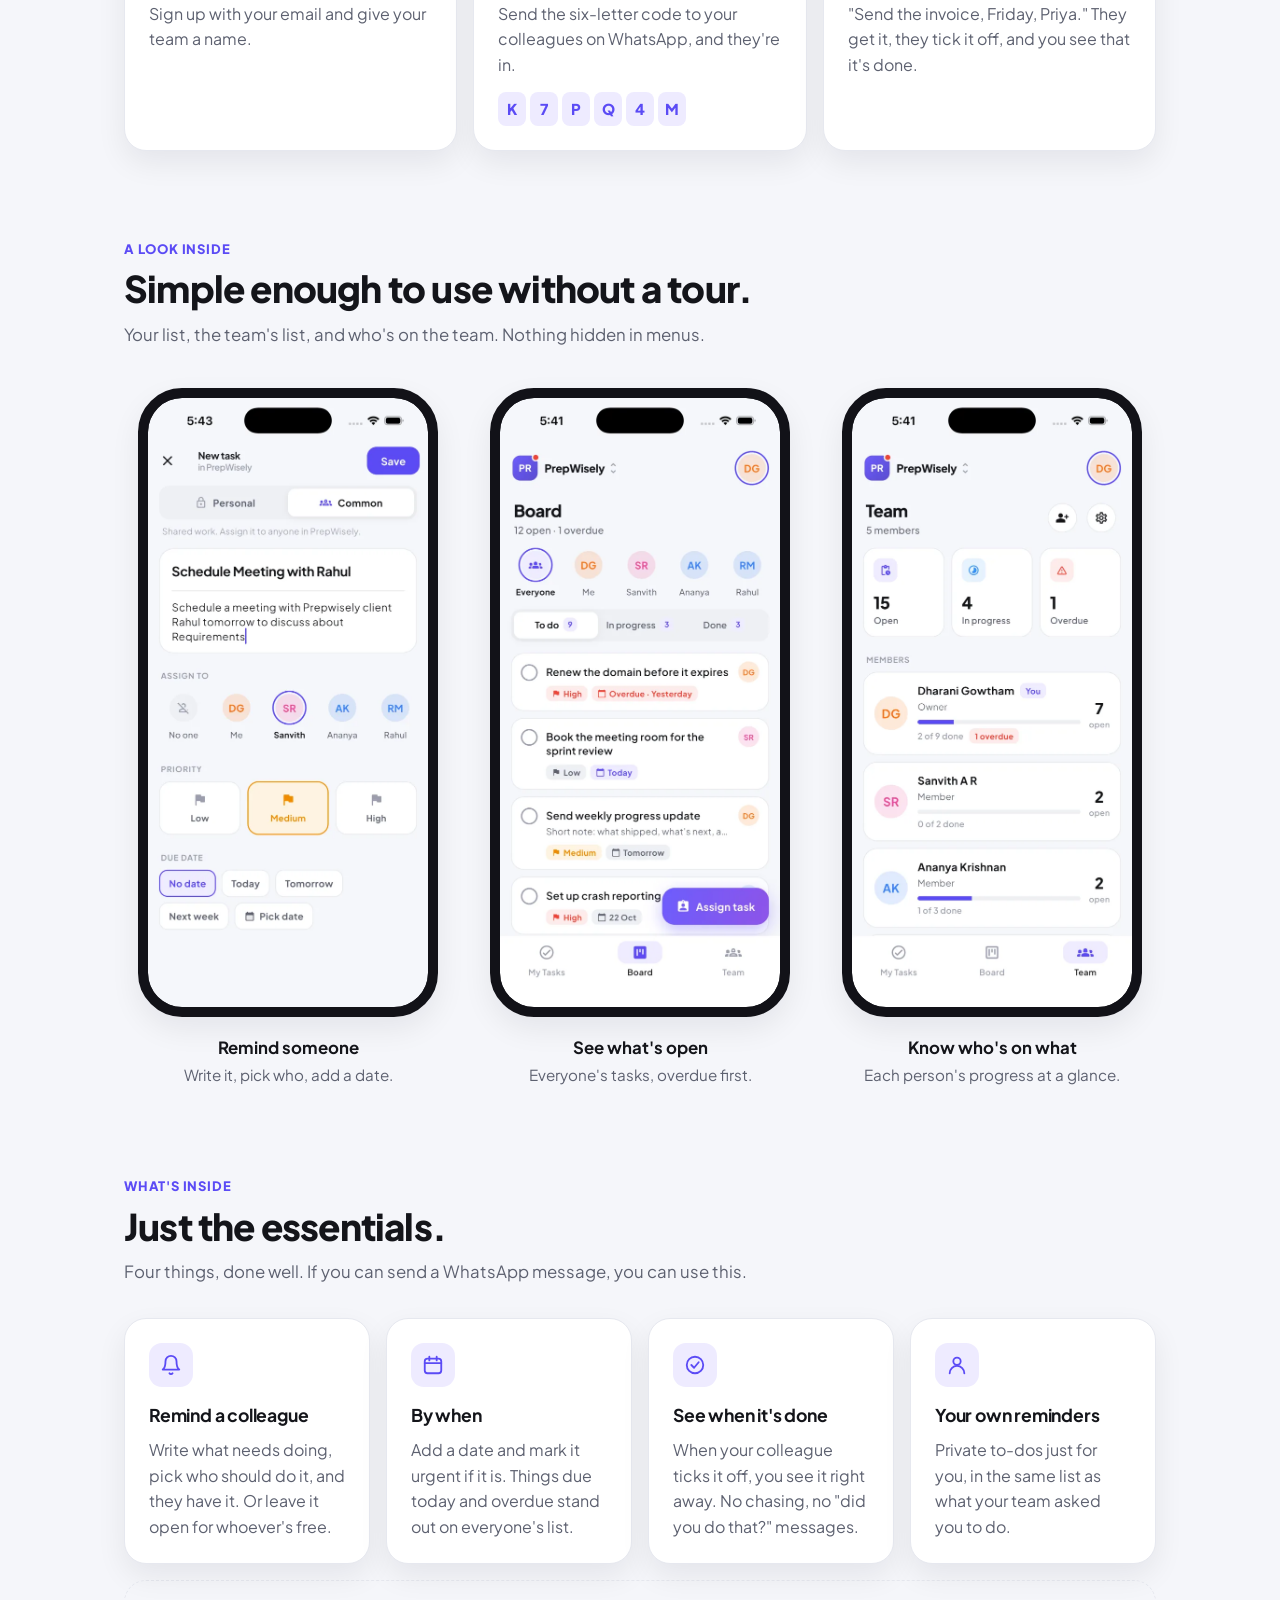
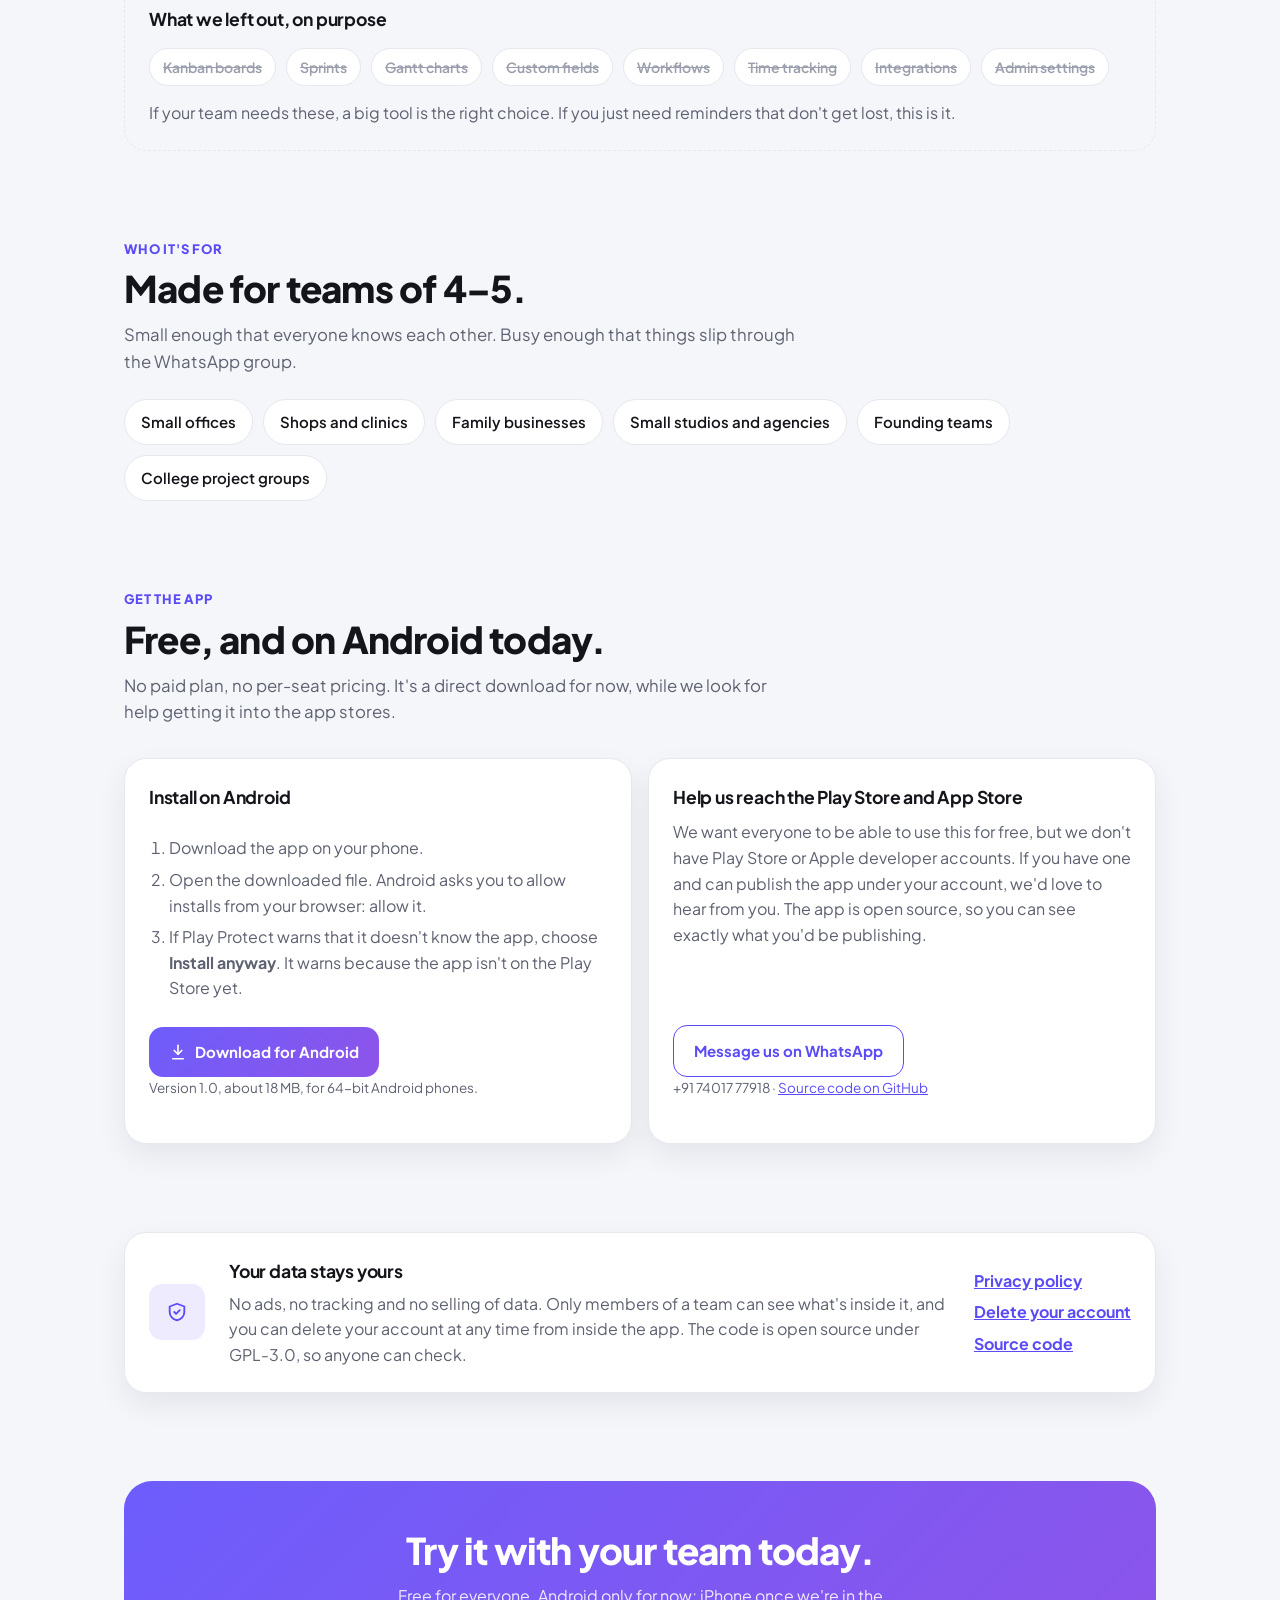
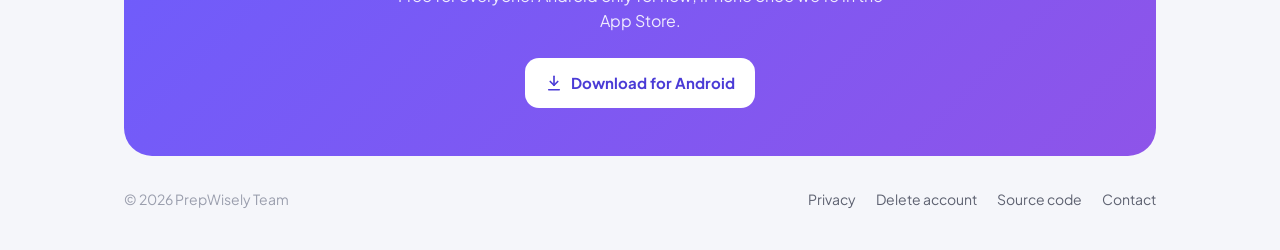
==== commit 8f5754b7: "Landing page: download for Android, ask for store publishing help Replace "Get early access" with a " ====
--- a/index.html
+++ b/index.html
@@ -215,6 +215,17 @@
     .trust h3 { margin: 0 0 6px; }
     .trust .links { display: flex; flex-direction: column; gap: 6px; font-weight: 700; }
 
+    .get { display: grid; grid-template-columns: 1fr 1fr; gap: 16px; margin-top: 32px; }
+    @media (max-width: 760px) { .get { grid-template-columns: 1fr; } }
+    .get .card { display: flex; flex-direction: column; align-items: flex-start; }
+    .get ol { margin: 10px 0 20px; padding-left: 20px; color: var(--text-2); }
+    .get li { margin: 6px 0; }
+    .get .card p { margin-bottom: 20px; }
+    .get .btn { margin-top: auto; }
+    .btn-brand { background: var(--grad); color: #fff; }
+    .btn-outline { color: var(--brand); border: 1px solid var(--brand); }
+    .fine { font-size: 13.5px; color: var(--muted); margin: 12px 0 0; }
+
     .final {
       margin-top: 88px; background: var(--grad); color: #fff; border-radius: 28px;
       padding: 48px 32px; text-align: center;
@@ -246,6 +257,7 @@
       <div class="links">
         <a href="#how">How it works</a>
         <a href="#features">What's inside</a>
+        <a href="#download">Download</a>
         <a href="privacy.html">Privacy</a>
       </div>
     </nav>
@@ -258,10 +270,10 @@
         what needs doing and by when, and to see when it's done. Takes ten seconds,
         and there's nothing to learn.</p>
         <div class="cta">
-          <a class="btn btn-light" href="#how">See how it works</a>
-          <a class="btn btn-ghost" href="mailto:dharanigowthamsampath@gmail.com?subject=PrepWisely%20Team%20early%20access">Get early access</a>
+          <a class="btn btn-light" href="https://github.com/dharanish01g/prep_admin/releases/latest/download/prepwisely-team.apk"><svg width="18" height="18" viewBox="0 0 24 24" fill="none" stroke="currentColor" stroke-width="2.2" stroke-linecap="round" stroke-linejoin="round" aria-hidden="true"><path d="M12 3v12"/><path d="m7 10 5 5 5-5"/><path d="M5 21h14"/></svg>Download for Android</a>
+          <a class="btn btn-ghost" href="#how">See how it works</a>
         </div>
-        <p class="soon">Coming soon to Google Play and the App Store.</p>
+        <p class="soon">Free for everyone. Android only for now; iPhone later.</p>
       </div>
 
       <div class="phone-col">
@@ -425,6 +437,38 @@
     </div>
   </section>
 
+  <section id="download">
+    <div class="kicker">Get the app</div>
+    <h2>Free, and on Android today.</h2>
+    <p class="sub">No paid plan, no per-seat pricing. It's a direct download for
+    now, while we look for help getting it into the app stores.</p>
+
+    <div class="get">
+      <div class="card">
+        <h3>Install on Android</h3>
+        <ol>
+          <li>Download the app on your phone.</li>
+          <li>Open the downloaded file. Android asks you to allow installs from
+          your browser: allow it.</li>
+          <li>If Play Protect warns that it doesn't know the app, choose
+          <b>Install anyway</b>. It warns because the app isn't on the Play
+          Store yet.</li>
+        </ol>
+        <a class="btn btn-brand" href="https://github.com/dharanish01g/prep_admin/releases/latest/download/prepwisely-team.apk"><svg width="18" height="18" viewBox="0 0 24 24" fill="none" stroke="currentColor" stroke-width="2.2" stroke-linecap="round" stroke-linejoin="round" aria-hidden="true"><path d="M12 3v12"/><path d="m7 10 5 5 5-5"/><path d="M5 21h14"/></svg>Download for Android</a>
+        <p class="fine">Version 1.0, about 18 MB, for 64-bit Android phones.</p>
+      </div>
+      <div class="card">
+        <h3>Help us reach the Play Store and App Store</h3>
+        <p>We want everyone to be able to use this for free, but we don't have
+        Play Store or Apple developer accounts. If you have one and can publish
+        the app under your account, we'd love to hear from you. The app is open
+        source, so you can see exactly what you'd be publishing.</p>
+        <a class="btn btn-outline" href="https://wa.me/917401777918?text=Hi%2C%20I%20can%20help%20publish%20PrepWisely%20Team">Message us on WhatsApp</a>
+        <p class="fine">+91 74017 77918 · <a href="https://github.com/dharanish01g/prep_admin">Source code on GitHub</a></p>
+      </div>
+    </div>
+  </section>
+
   <section>
     <div class="card trust">
       <div class="icon"><svg viewBox="0 0 24 24" fill="none" stroke="currentColor" stroke-width="2" stroke-linecap="round" stroke-linejoin="round"><path d="M12 3 4 6v6c0 4.5 3.4 8.2 8 9 4.6-.8 8-4.5 8-9V6l-8-3Z"/><path d="m9 12 2 2 4-4"/></svg></div>
@@ -432,20 +476,21 @@
         <h3>Your data stays yours</h3>
         <p>No ads, no tracking and no selling of data. Only members of a team can see
         what's inside it, and you can delete your account at any time from inside
-        the app.</p>
+        the app. The code is open source under GPL-3.0, so anyone can check.</p>
       </div>
       <div class="links">
         <a href="privacy.html">Privacy policy</a>
         <a href="delete-account.html">Delete your account</a>
+        <a href="https://github.com/dharanish01g/prep_admin">Source code</a>
       </div>
     </div>
   </section>
 
   <div class="final">
-    <h2>Coming soon to Android and iPhone.</h2>
-    <p>Want to try it with your team before launch? Drop a line and we'll send you
-    early access.</p>
-    <a class="btn btn-light" href="mailto:dharanigowthamsampath@gmail.com?subject=PrepWisely%20Team%20early%20access">Get early access</a>
+    <h2>Try it with your team today.</h2>
+    <p>Free for everyone. Android only for now; iPhone once we're in the App
+    Store.</p>
+    <a class="btn btn-light" href="https://github.com/dharanish01g/prep_admin/releases/latest/download/prepwisely-team.apk"><svg width="18" height="18" viewBox="0 0 24 24" fill="none" stroke="currentColor" stroke-width="2.2" stroke-linecap="round" stroke-linejoin="round" aria-hidden="true"><path d="M12 3v12"/><path d="m7 10 5 5 5-5"/><path d="M5 21h14"/></svg>Download for Android</a>
   </div>
 
   <footer>
@@ -453,7 +498,8 @@
     <span>
       <a href="privacy.html">Privacy</a>
       <a href="delete-account.html">Delete account</a>
-      <a href="mailto:dharanigowthamsampath@gmail.com">Contact</a>
+      <a href="https://github.com/dharanish01g/prep_admin">Source code</a>
+      <a href="https://wa.me/917401777918">Contact</a>
     </span>
   </footer>
 </main>
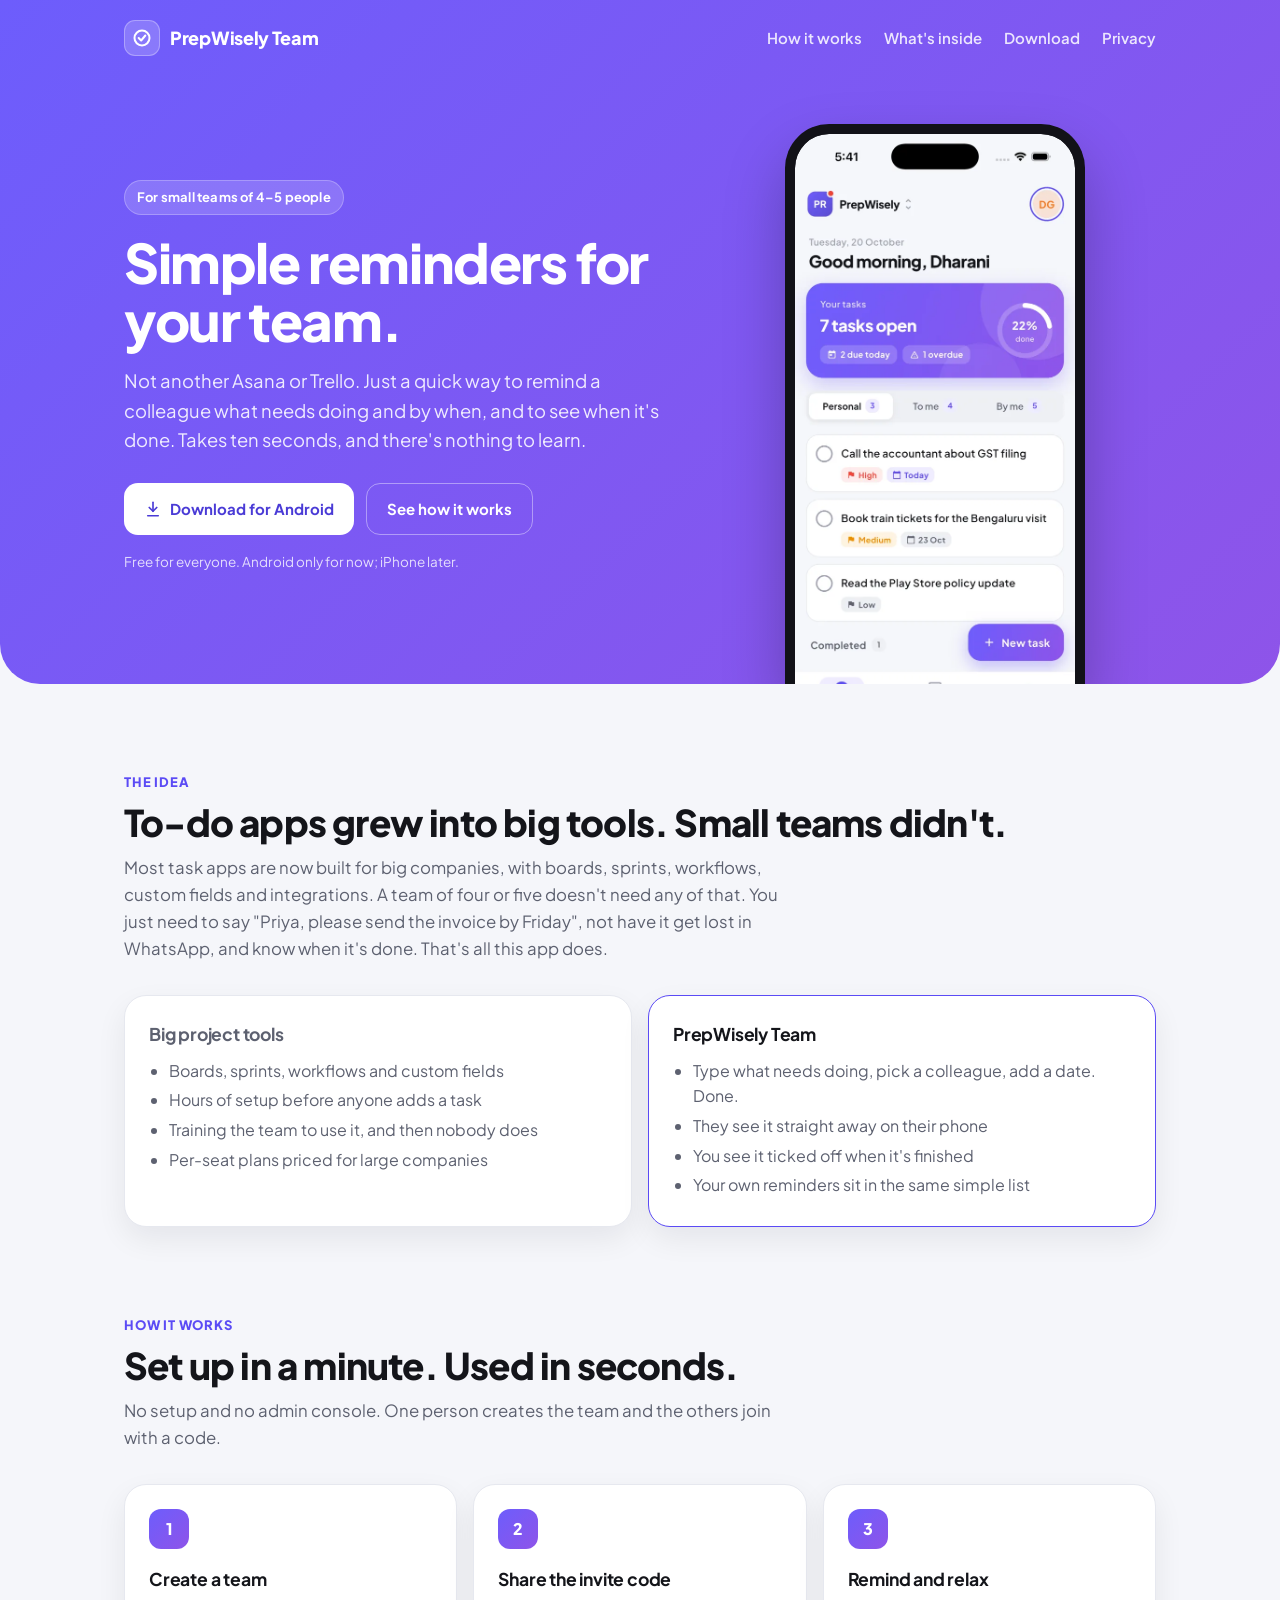
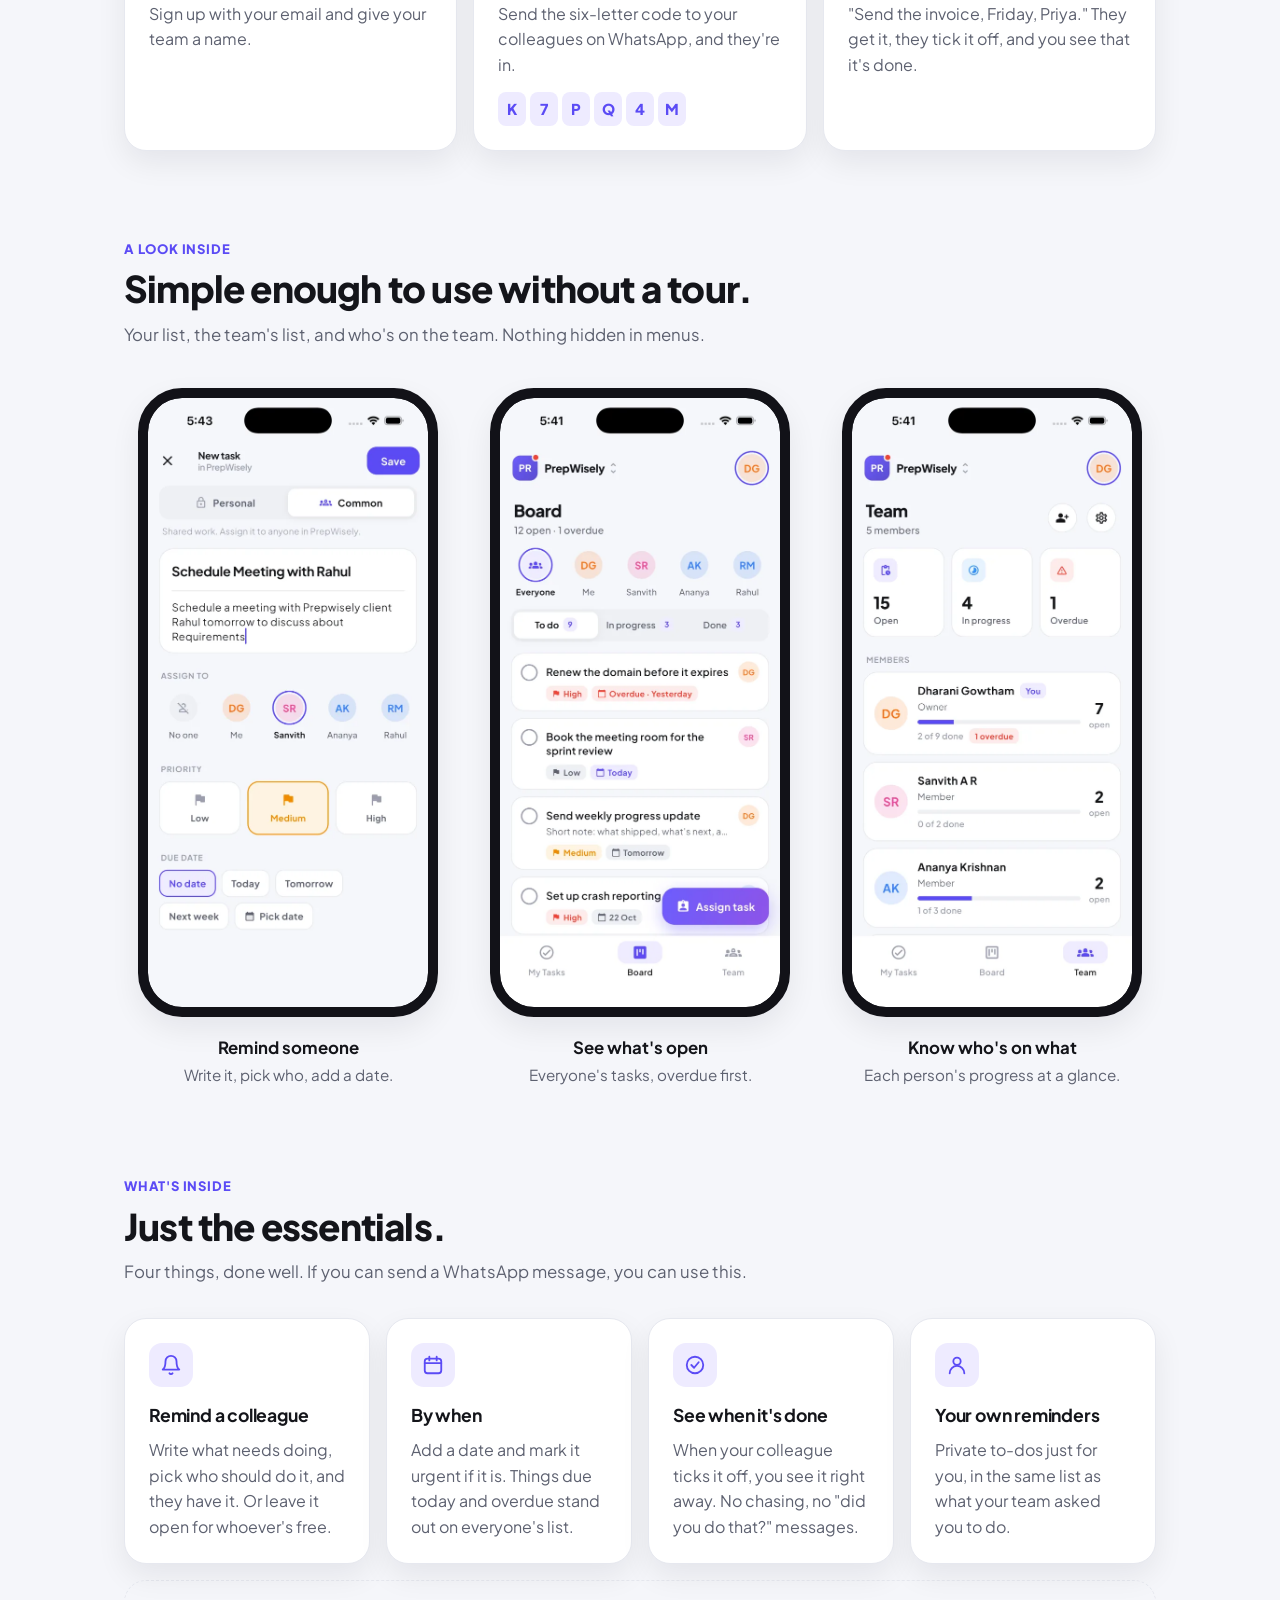
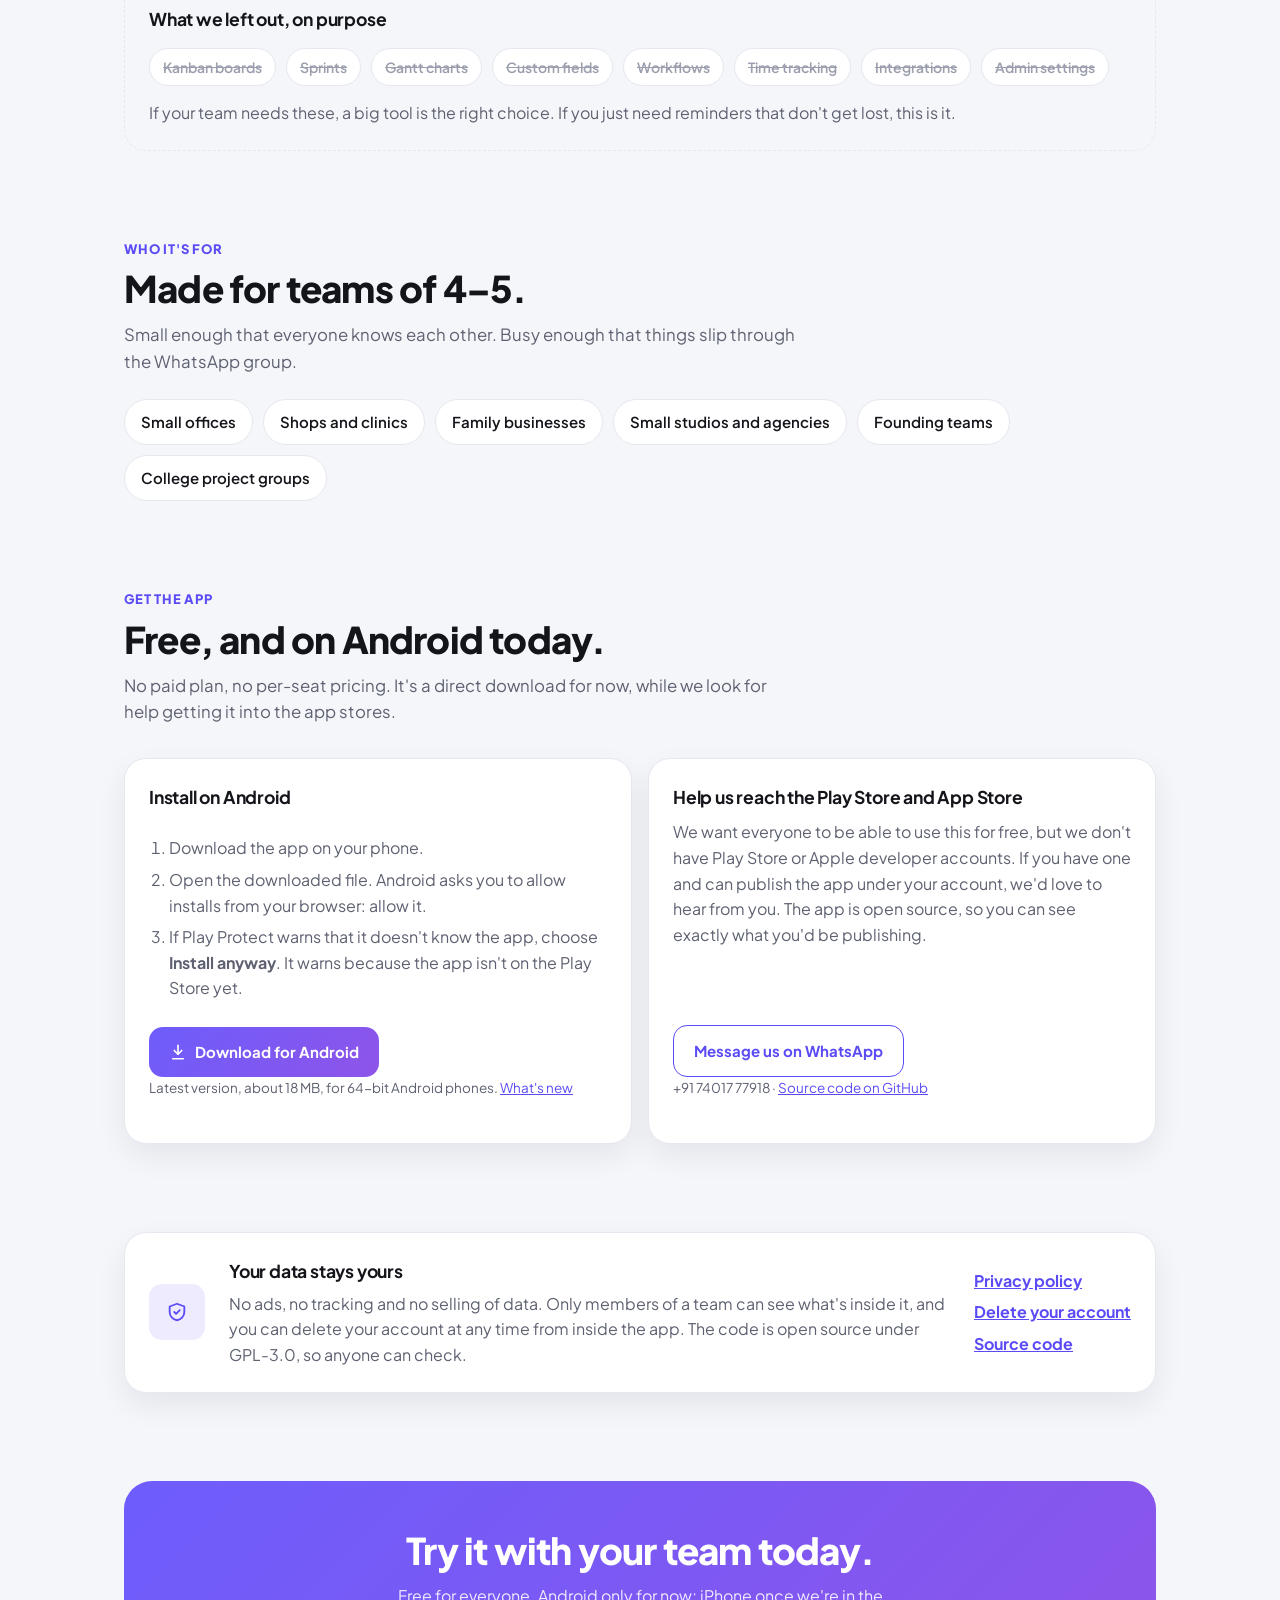
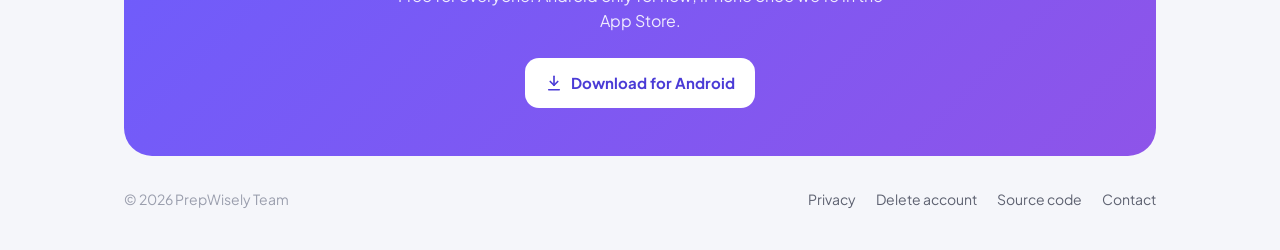
==== commit 36cc7c40: "Landing page: don't name the version under the download button The button always gets the latest rel" ====
--- a/index.html
+++ b/index.html
@@ -455,7 +455,7 @@
           Store yet.</li>
         </ol>
         <a class="btn btn-brand" href="https://github.com/dharanish01g/prep_admin/releases/latest/download/prepwisely-team.apk"><svg width="18" height="18" viewBox="0 0 24 24" fill="none" stroke="currentColor" stroke-width="2.2" stroke-linecap="round" stroke-linejoin="round" aria-hidden="true"><path d="M12 3v12"/><path d="m7 10 5 5 5-5"/><path d="M5 21h14"/></svg>Download for Android</a>
-        <p class="fine">Version 1.0, about 18 MB, for 64-bit Android phones.</p>
+        <p class="fine">Latest version, about 18 MB, for 64-bit Android phones. <a href="https://github.com/dharanish01g/prep_admin/releases">What's new</a></p>
       </div>
       <div class="card">
         <h3>Help us reach the Play Store and App Store</h3>
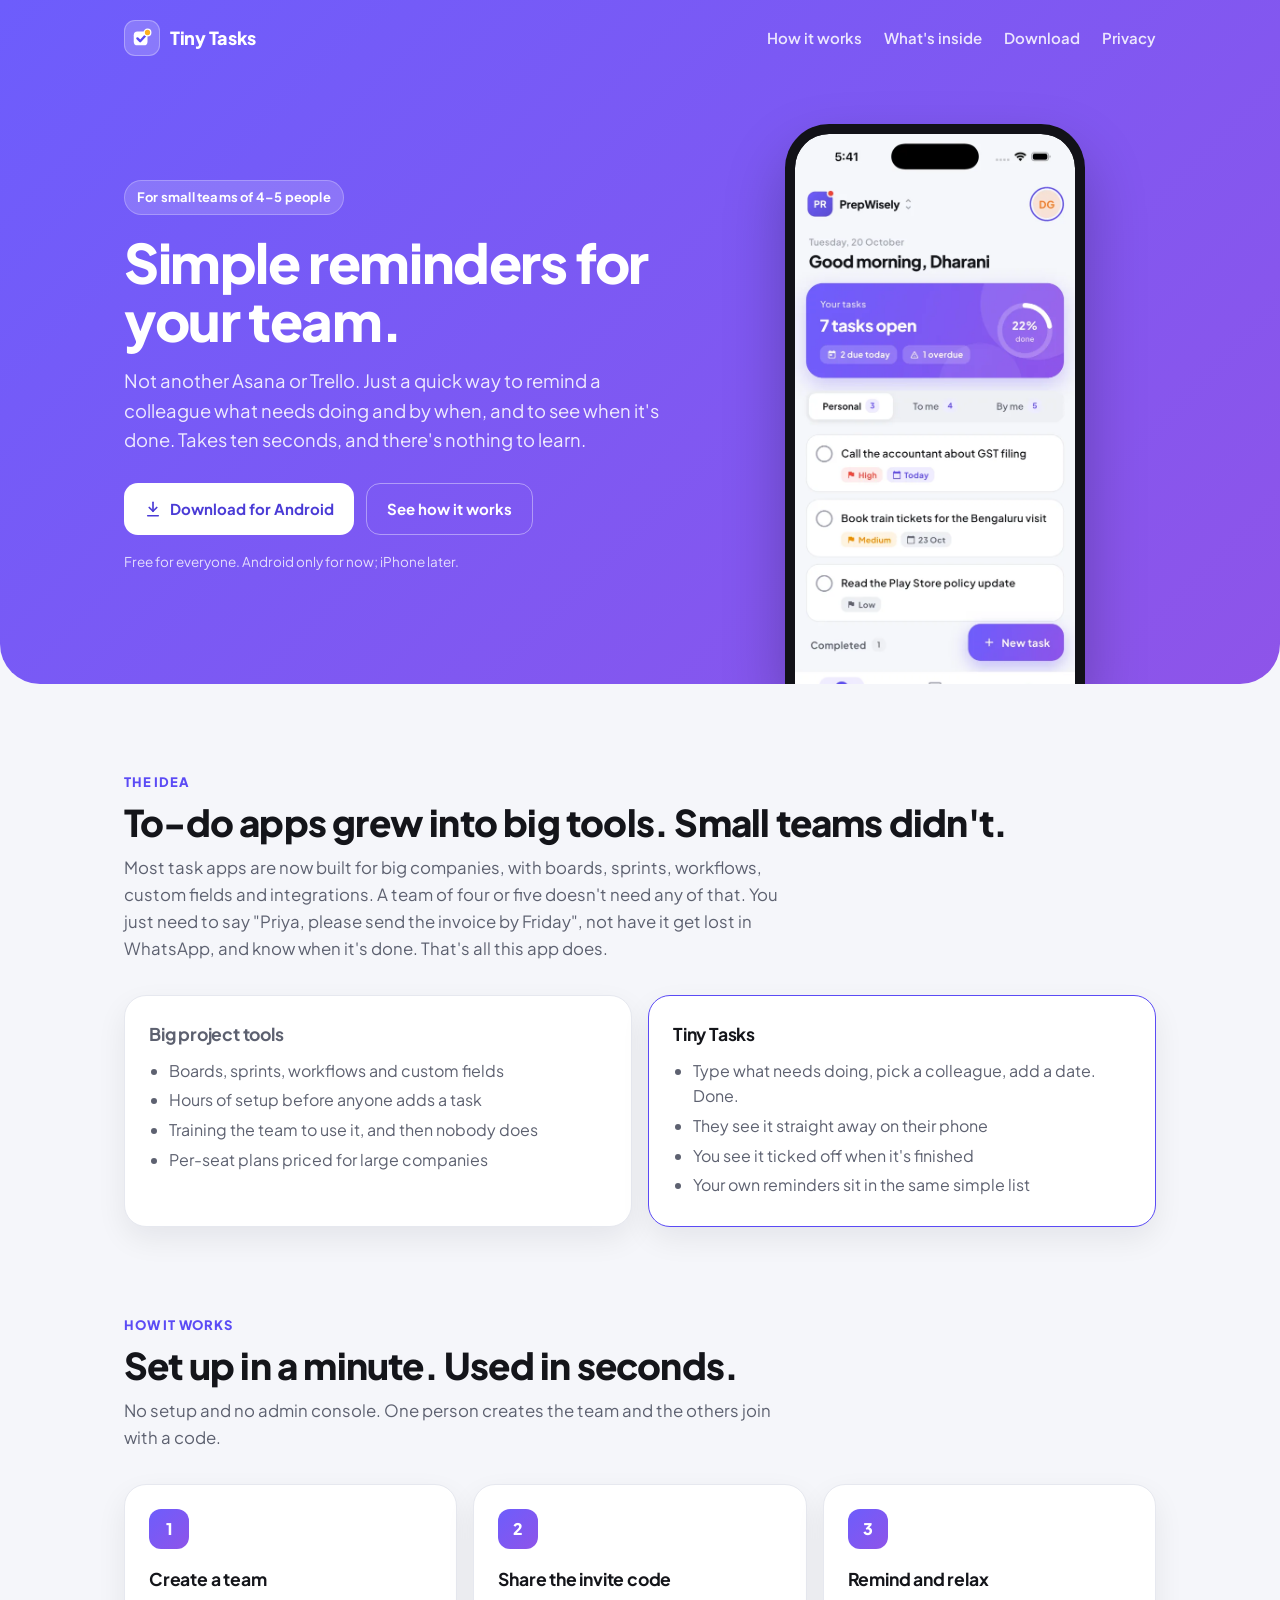
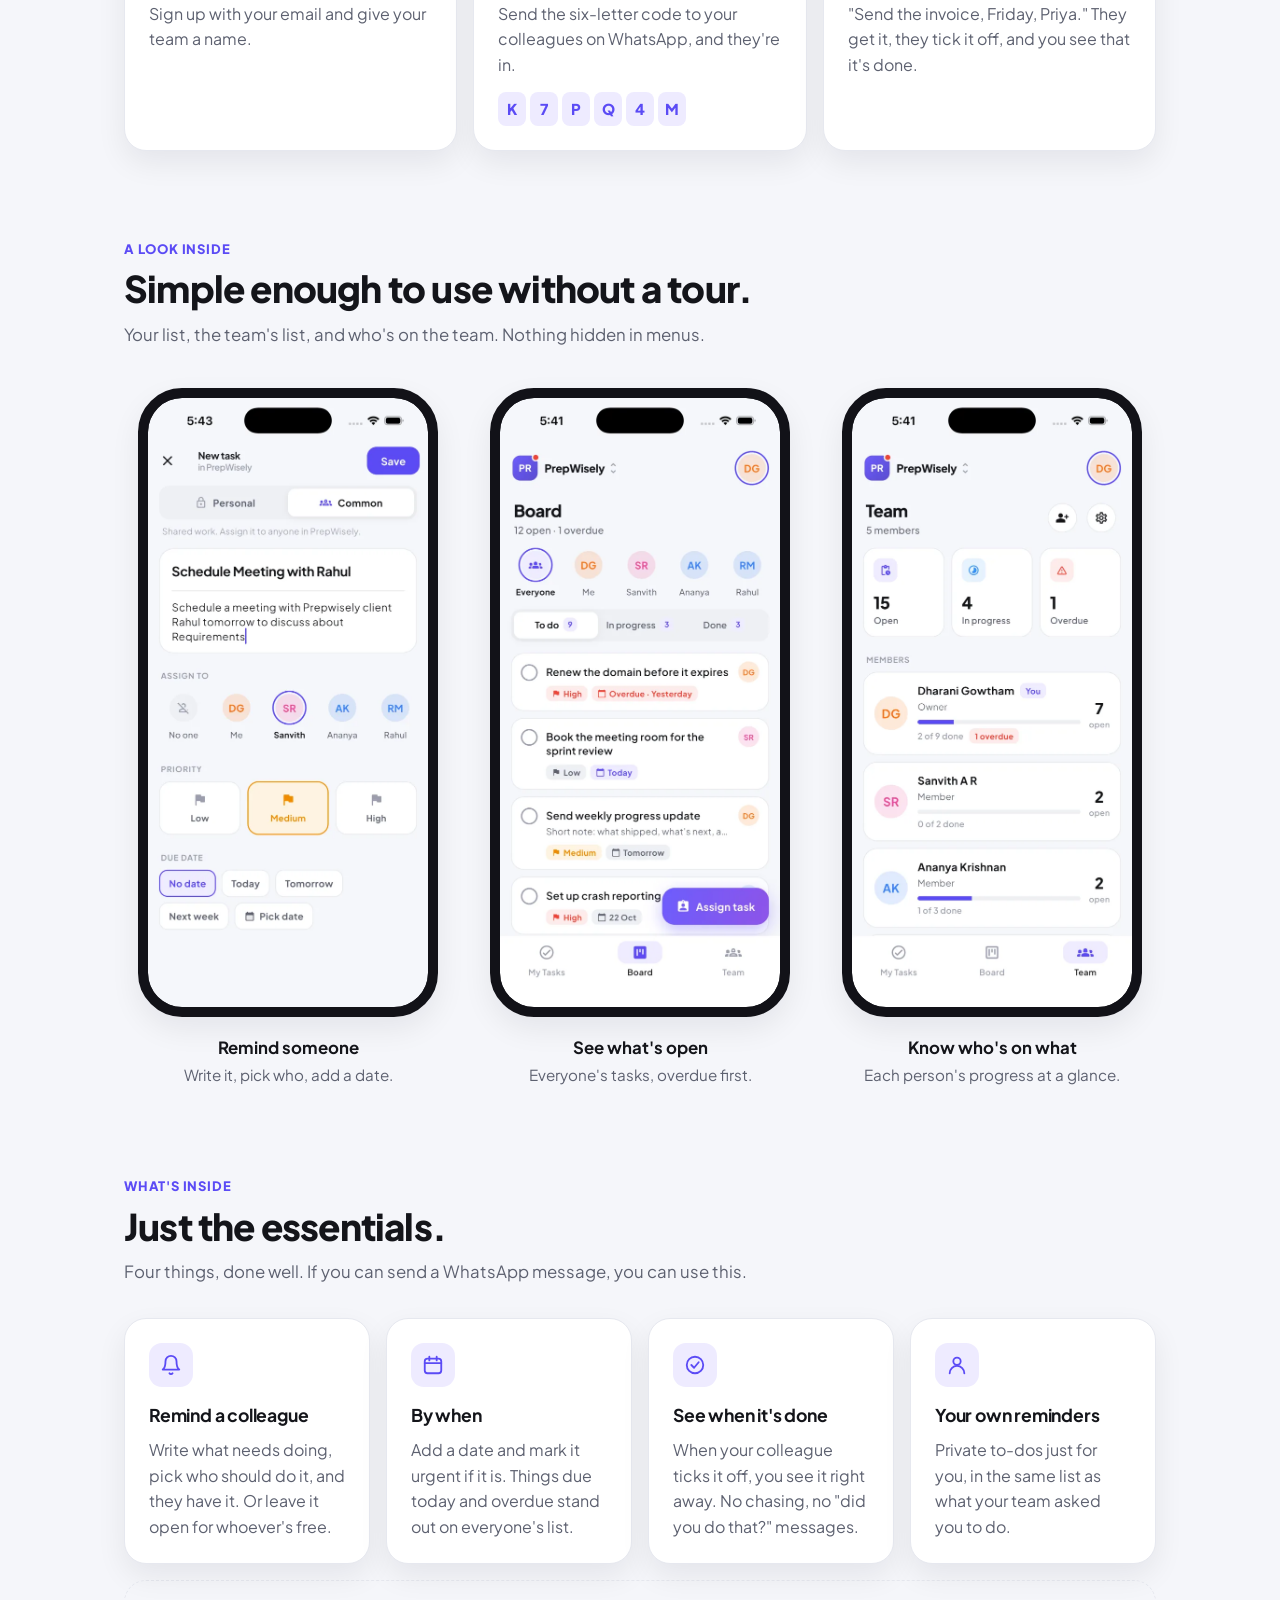
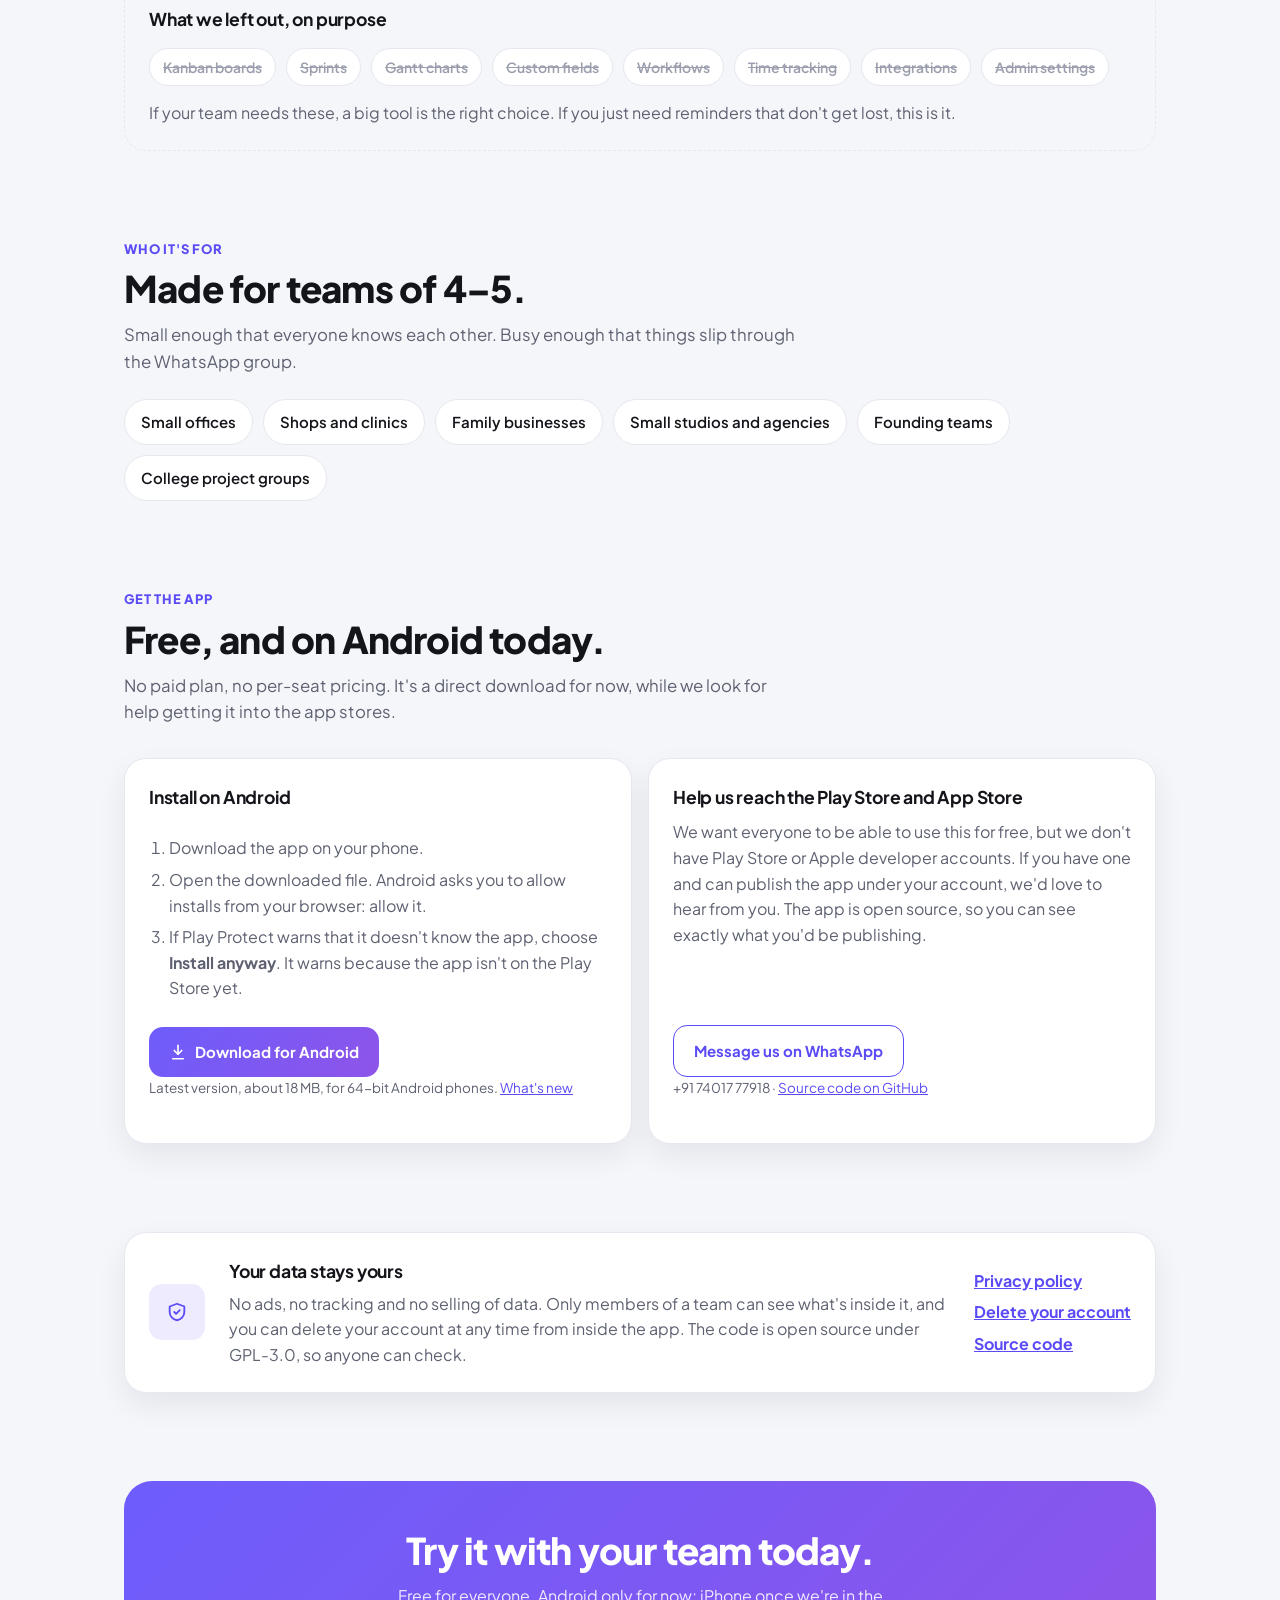
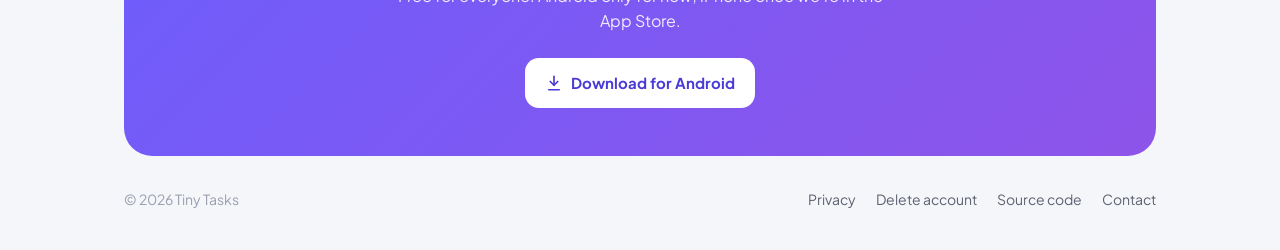
==== commit 60e1fa0d: "Rename to Tiny Tasks; new logo and favicon Co-Authored-By: Claude Opus 5.5 <noreply@anthropic.com>" ====
--- a/index.html
+++ b/index.html
@@ -3,10 +3,11 @@
 <head>
   <meta charset="utf-8">
   <meta name="viewport" content="width=device-width, initial-scale=1">
-  <title>PrepWisely Team</title>
-  <meta name="description" content="PrepWisely Team is a simple reminder app for small teams of 4–5. Remind a colleague what needs doing and when, and see when it's done. No boards, no setup, nothing to learn.">
-  <meta property="og:title" content="PrepWisely Team">
+  <title>Tiny Tasks</title>
+  <meta name="description" content="Tiny Tasks is a simple reminder app for small teams of 4–5. Remind a colleague what needs doing and when, and see when it's done. No boards, no setup, nothing to learn.">
+  <meta property="og:title" content="Tiny Tasks">
   <meta property="og:description" content="Simple reminders for small teams. Not another Asana or Trello.">
+  <link rel="icon" type="image/png" href="icon.png">
   <link rel="preconnect" href="https://fonts.googleapis.com">
   <link rel="preconnect" href="https://fonts.gstatic.com" crossorigin>
   <link href="https://fonts.googleapis.com/css2?family=Plus+Jakarta+Sans:wght@400;500;600;700;800&display=swap" rel="stylesheet">
@@ -250,9 +251,9 @@
     <nav>
       <a class="logo" href="#">
         <span class="logo-mark">
-          <svg width="20" height="20" viewBox="0 0 24 24" fill="none" stroke="#fff" stroke-width="2.4" stroke-linecap="round" stroke-linejoin="round"><circle cx="12" cy="12" r="9"/><path d="m8 12 3 3 5-6"/></svg>
+          <svg width="22" height="22" viewBox="0 0 24 24" aria-hidden="true"><rect x="3" y="5" width="15" height="15" rx="4" fill="#fff"/><path d="m7 12.5 3 3 5.5-6" fill="none" stroke="#5b4bf5" stroke-width="2.6" stroke-linecap="round" stroke-linejoin="round"/><circle cx="18" cy="6" r="3.6" fill="#fdb022" stroke="#fff" stroke-width="1.4"/></svg>
         </span>
-        PrepWisely Team
+        Tiny Tasks
       </a>
       <div class="links">
         <a href="#how">How it works</a>
@@ -308,7 +309,7 @@
         </ul>
       </div>
       <div class="card after">
-        <h3>PrepWisely Team</h3>
+        <h3>Tiny Tasks</h3>
         <ul>
           <li>Type what needs doing, pick a colleague, add a date. Done.</li>
           <li>They see it straight away on their phone</li>
@@ -463,7 +464,7 @@
         Play Store or Apple developer accounts. If you have one and can publish
         the app under your account, we'd love to hear from you. The app is open
         source, so you can see exactly what you'd be publishing.</p>
-        <a class="btn btn-outline" href="https://wa.me/917401777918?text=Hi%2C%20I%20can%20help%20publish%20PrepWisely%20Team">Message us on WhatsApp</a>
+        <a class="btn btn-outline" href="https://wa.me/917401777918?text=Hi%2C%20I%20can%20help%20publish%20Tiny%20Tasks">Message us on WhatsApp</a>
         <p class="fine">+91 74017 77918 · <a href="https://github.com/dharanish01g/prep_admin">Source code on GitHub</a></p>
       </div>
     </div>
@@ -494,7 +495,7 @@
   </div>
 
   <footer>
-    <span>© 2026 PrepWisely Team</span>
+    <span>© 2026 Tiny Tasks</span>
     <span>
       <a href="privacy.html">Privacy</a>
       <a href="delete-account.html">Delete account</a>
